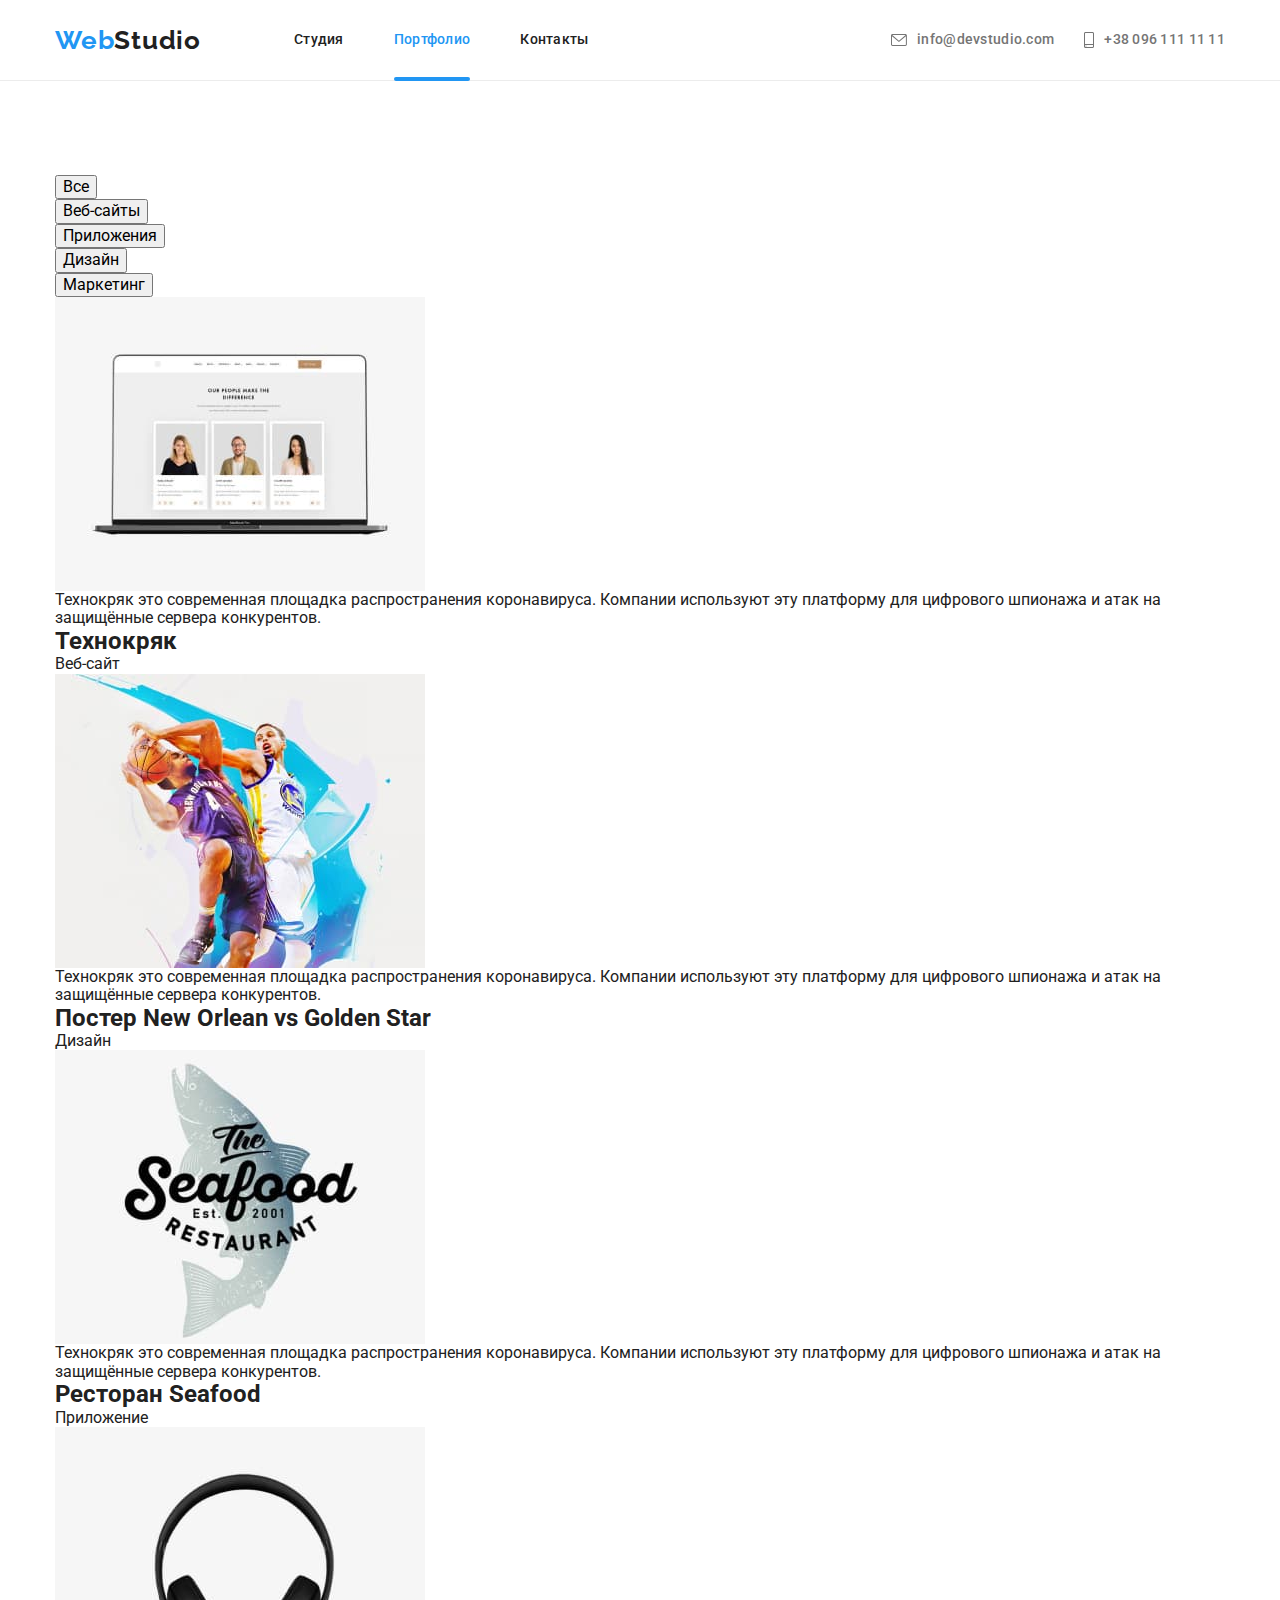
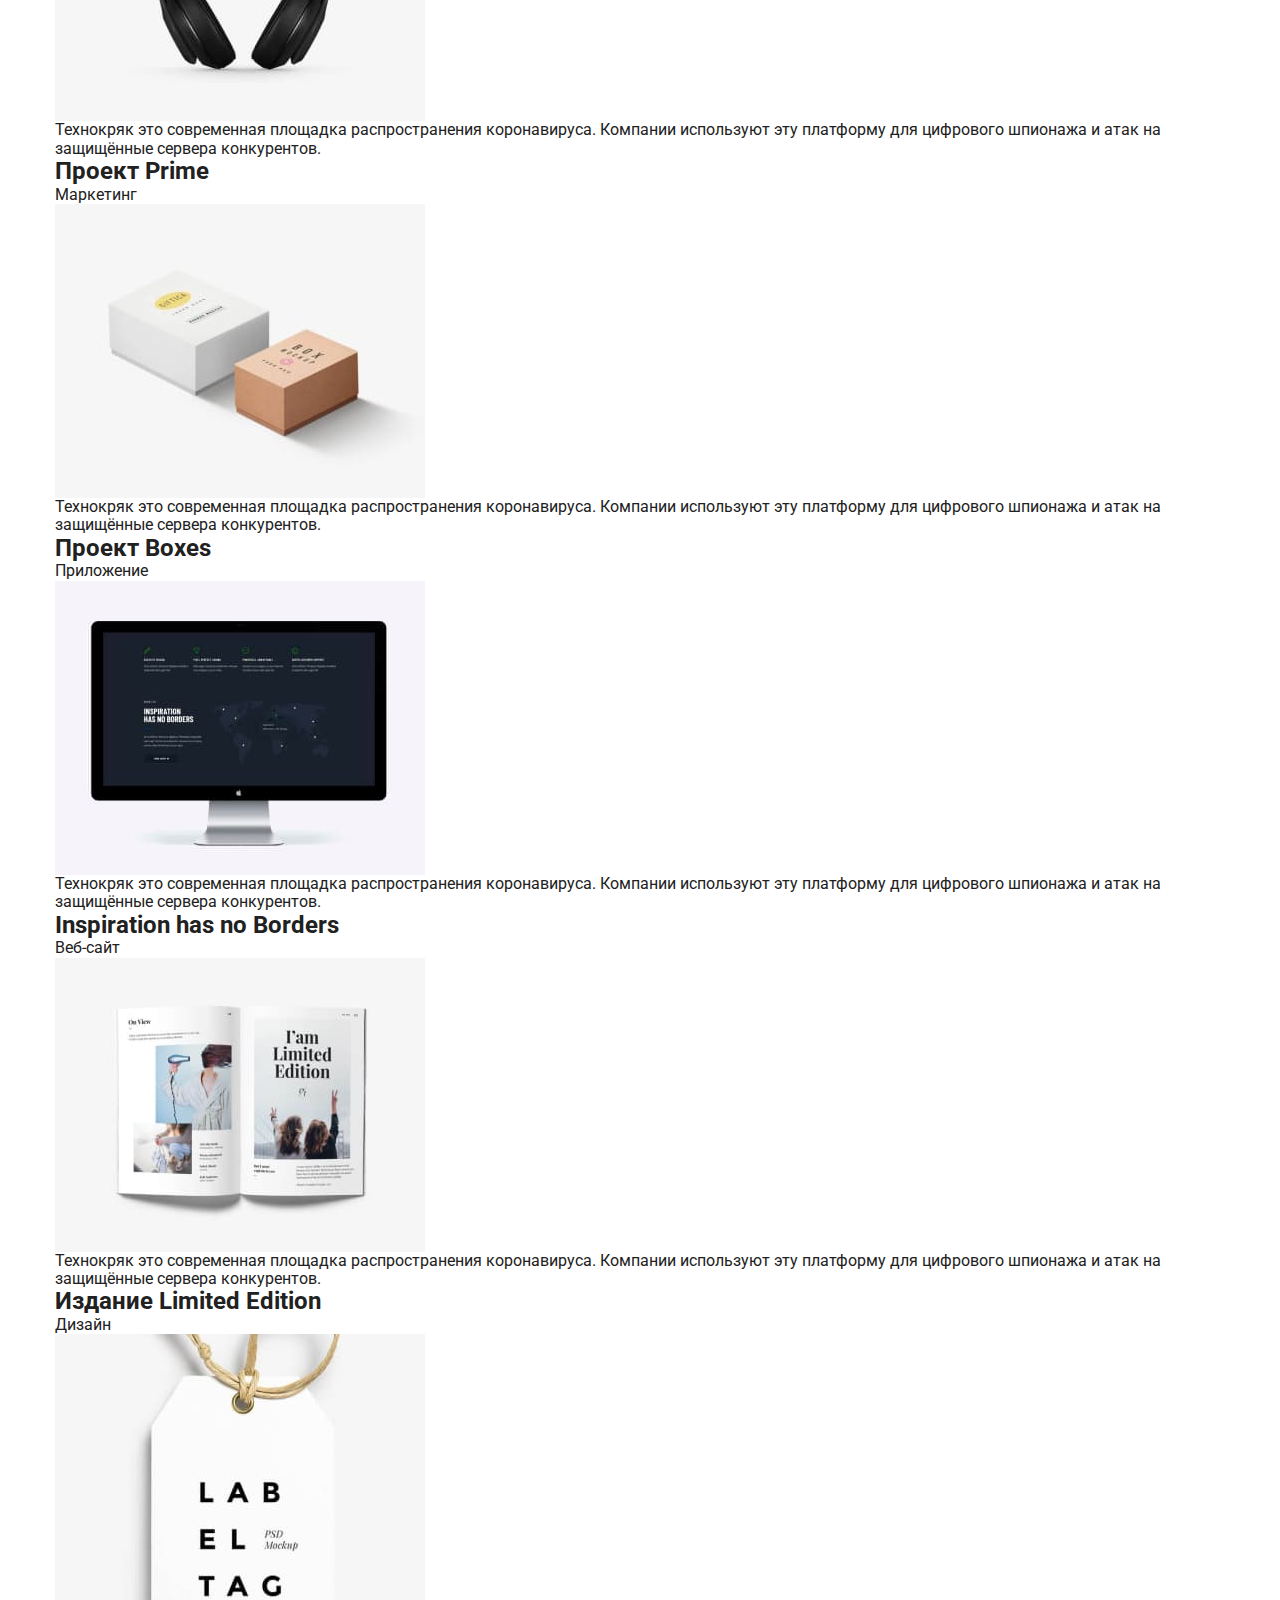
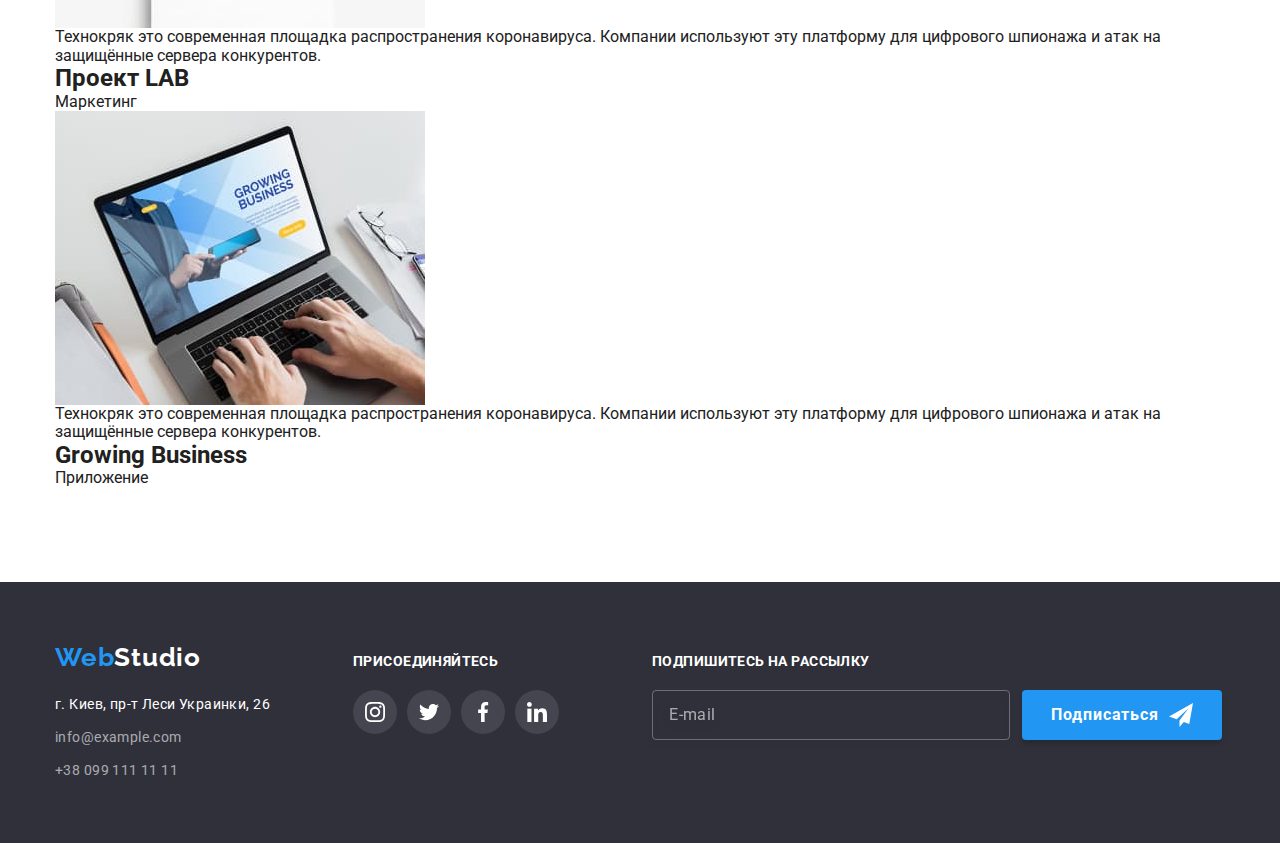
==== portfolio.html @ c31da210 "first commit" ====
<!DOCTYPE html>
<html lang="ru">

<head>
    <meta charset="UTF-8">
    <meta http-equiv="X-UA-Compatible" content="IE=edge">
    <meta name="viewport" content="width=device-width, initial-scale=1.0">
    <title>Портфолио</title>
    <link rel="stylesheet" href="https://cdnjs.cloudflare.com/ajax/libs/modern-normalize/1.0.0/modern-normalize.min.css">
    <link href="https://fonts.googleapis.com/css2?family=Raleway:wght@700&family=Roboto:wght@400;500;700;900&display=swap" rel="stylesheet">
    <link rel="stylesheet" href="./css/main.min.css">
</head>

<body>
    <!--Навигация-->
    <header class="page-header">
        <div class="header__container container ">
            <a href="" lang="en" class="logo">Web<span class="header__logo">Studio</span></a>
            <div class="header__menu">
                <nav class="nav">
                    <ul class="nav__list">
                        <li class="nav__item"><a class="nav__link" href="./index.html">Студия</a></li>
                        <li class="nav__item"><a class="nav__link  nav__link--current" href="">Портфолио</a></li>
                        <li class="nav__item"><a class="nav__link" href="">Контакты</a></li>
                    </ul>
                </nav>
                <ul class="contacts__list">
                    <li class="contacts__item">
                        <a class="contacts__link" href="mailto:info@devstudio.com">
                            <svg class="contacts__icon mail-icon">
                            <use href="./images/icons.svg#mail"></use>
                        </svg>info@devstudio.com
                        </a>
                    </li>
                    <li class="contacts__item">
                        <a class="contacts__link" href="tel:+380961111111">
                            <svg class="contacts__icon phone-icon">
                            <use href="./images/icons.svg#smartphone"></use>
                        </svg> +38 096 111 11 11
                        </a>
                    </li>
                </ul>
            </div>
            <button type="button" class="header__burger-btn" data-menu-button>
                <svg class="header__burger-btn--icon">
                    <use href="./images/icons.svg#burger-icon"></use>
                </svg>
            </button>
            <div class="mobile-menu__container" data-menu>
                <button type="button" class="menu-close-btn" data-menu-close>
                        <svg class="close-btn">
                            <use href="./images/icons.svg#close-modal-btn"></use>
                        </svg>
                    </button>
                <ul class="mobile-menu__nav-list">
                    <li class="nav-list__item link"><a class="nav-list__link" href="index.html">Студия</a></li>
                    <li class="nav-list__item link"><a class="nav-list__link current" href="">Портфолио</a></li>
                    <li class="nav-list__item link"><a class="nav-list__link" href="">Контакты</a></li>
                </ul>
                <div class="mobile-menu__address-links">
                    <ul class="mobile-menu__contacts-list">
                        <li class="contacts-list__item link">
                            <a class="contacts-link" href="tel:+380961111111">+38 096 111 11 11</a>
                        </li>
                        <li class="contacts-list__item link">
                            <a class="contacts-link" href="mailto:info@devstudio.com">info@devstudio.com</a>
                        </li>
                    </ul>
                    <ul class="mobile-menu__social-list">
                        <li class="social-list__item">
                            <a class="social-list__link" href="">Instagram</a>
                        </li>
                        <li class="social-list__item">
                            <a class="social-list__link" href="">Twitter</a>
                        </li>
                        <li class="social-list__item">
                            <a class="social-list__link" href="">Facebook</a>
                        </li>
                        <li class="social-list__item">
                            <a class="social-list__link" href="">LinkedIn</a>
                        </li>
                    </ul>
                </div>
            </div>
        </div>
    </header>
    <main>
        <!-- Портфолио -->
        <div class="container">
            <section class="portfolio section">
                <ul class="portfolio__filter-list">
                    <li class="portfolio__filter-item"><button class="portfolio__filter-button" type="button">Все</button></li>
                    <li class="portfolio__filter-item"><button class="portfolio__filter-button" type="button">Веб-сайты</button></li>
                    <li class="portfolio__filter-item"><button class="portfolio__filter-button" type="button">Приложения</button></li>
                    <li class="portfolio__filter-item"><button class="portfolio__filter-button" type="button">Дизайн</button></li>
                    <li class="portfolio__filter-item"><button class="portfolio__filter-button" type="button">Маркетинг</button></li>
                </ul>
                <h1 class="hidden">Портфолио</h1>
                <ul class="portfolio__cards-list">
                    <li class="portfolio__card-item">
                        <a class="portfolio__card-link" href="">
                            <div class="portfolio__card-thumb">
                                <img src="./images/portfolio/img1.jpg" alt="Технокряк" width="370" height="294">
                                <p class="portfolio__card-overlay">
                                    Технокряк это современная площадка распространения коронавируса. Компании используют эту платформу для цифрового шпионажа и атак на защищённые сервера конкурентов.
                                </p>
                            </div>
                            <div class="portfolio__item-description">
                                <h2 class="portfolio__item-title">Технокряк</h2>
                                <p class="portfolio__item-content">Веб-сайт</p>
                            </div>
                        </a>
                    </li>
                    <li class="portfolio__card-item">
                        <a class="portfolio__card-link" href="">
                            <div class="portfolio__card-thumb">
                                <img src="./images/portfolio/img2.jpg" alt="Постер" width="370" height="294">
                                <p class="portfolio__card-overlay">Технокряк это современная площадка распространения коронавируса. Компании используют эту платформу для цифрового шпионажа и атак на защищённые сервера конкурентов.
                                </p>
                            </div>
                            <div class="portfolio__item-description">
                                <h2 class="portfolio__item-title">Постер <span lang="en">New Orlean vs Golden Star</span></h2>
                                <p class="portfolio__item-content">Дизайн</p>
                            </div>
                        </a>
                    </li>
                    <li class="portfolio__card-item">
                        <a class="portfolio__card-link" href="">
                            <div class="portfolio__card-thumb">
                                <img src="./images/portfolio/img3.jpg" alt="Ресторан Seafood" width="370" height="294">
                                <p class="portfolio__card-overlay">Технокряк это современная площадка распространения коронавируса. Компании используют эту платформу для цифрового шпионажа и атак на защищённые сервера конкурентов.
                                </p>
                            </div>
                            <div class="portfolio__item-description">
                                <h2 class="portfolio__item-title">Ресторан <span lang="en">Seafood</span></h2>
                                <p class="portfolio__item-content">Приложение</p>
                            </div>
                        </a>
                    </li>
                    <li class="portfolio__card-item">
                        <a class="portfolio__card-link" href="">
                            <div class="portfolio__card-thumb">
                                <img src="./images/portfolio/img4.jpg" alt="Проект Prime" width="370" height="294">
                                <p class="portfolio__card-overlay">Технокряк это современная площадка распространения коронавируса. Компании используют эту платформу для цифрового шпионажа и атак на защищённые сервера конкурентов.
                                </p>
                            </div>
                            <div class="portfolio__item-description">
                                <h2 class="portfolio__item-title">Проект <span lang="en">Prime</span></h2>
                                <p class="portfolio__item-content">Маркетинг</p>
                            </div>
                        </a>
                    </li>
                    <li class="portfolio__card-item">
                        <a class="portfolio__card-link" href="">
                            <div class="portfolio__card-thumb">
                                <img class="portfolio-image" src="./images/portfolio/img5.jpg" alt="Проект Boxes" width="370" height="294">
                                <p class="portfolio__card-overlay">Технокряк это современная площадка распространения коронавируса. Компании используют эту платформу для цифрового шпионажа и атак на защищённые сервера конкурентов.
                                </p>
                            </div>
                            <div class="portfolio__item-description">
                                <h2 class="portfolio__item-title">Проект <span lang="en">Boxes</span></h2>
                                <p class="portfolio__item-content">Приложение</p>
                            </div>
                        </a>
                    </li>
                    <li class="portfolio__card-item">
                        <a class="portfolio__card-link" href="">
                            <div class="portfolio__card-thumb">
                                <img src="./images/portfolio/img6.jpg" alt="Inspiration has no Borders" width="370" height="294">
                                <p class="portfolio__card-overlay">Технокряк это современная площадка распространения коронавируса. Компании используют эту платформу для цифрового шпионажа и атак на защищённые сервера конкурентов.
                                </p>
                            </div>
                            <div class="portfolio__item-description">
                                <h2 class="portfolio__item-title" lang="en">Inspiration has no Borders</h2>
                                <p class="portfolio__item-content">Веб-сайт</p>
                            </div>
                        </a>
                    </li>
                    <li class="portfolio__card-item">
                        <a class="portfolio__card-link" href="">
                            <div class="portfolio__card-thumb">
                                <img src="./images/portfolio/img7.jpg" alt="Издание Limited Edition" width="370" height="294">
                                <p class="portfolio__card-overlay">Технокряк это современная площадка распространения коронавируса. Компании используют эту платформу для цифрового шпионажа и атак на защищённые сервера конкурентов.
                                </p>
                            </div>
                            <div class="portfolio__item-description">
                                <h2 class="portfolio__item-title">Издание <span lang="en">Limited Edition</span></h2>
                                <p class="portfolio__item-content">Дизайн</p>
                            </div>
                        </a>
                    </li>
                    <li class="portfolio__card-item">
                        <a class="portfolio__card-link" href="">
                            <div class="portfolio__card-thumb">
                                <img src="./images/portfolio/img8.jpg" alt="Проект LAB" width="370" height="294">
                                <p class="portfolio__card-overlay">Технокряк это современная площадка распространения коронавируса. Компании используют эту платформу для цифрового шпионажа и атак на защищённые сервера конкурентов.
                                </p>
                            </div>
                            <div class="portfolio__item-description">
                                <h2 class="portfolio__item-title">Проект <span lang="en">LAB</span></h2>
                                <p class="portfolio__item-content">Маркетинг</p>
                            </div>
                        </a>
                    </li>
                    <li class="portfolio__card-item">
                        <a class="portfolio__card-link" href="">
                            <div class="portfolio__card-thumb">
                                <img src="./images/portfolio/img9.jpg" alt="Growing Business" width="370" height="294">
                                <p class="portfolio__card-overlay">Технокряк это современная площадка распространения коронавируса. Компании используют эту платформу для цифрового шпионажа и атак на защищённые сервера конкурентов.
                                </p>
                            </div>
                            <div class="portfolio__item-description">
                                <h2 class="portfolio__item-title" lang="en">Growing Business</h2>
                                <p class="portfolio__item-content">Приложение</p>
                            </div>
                        </a>
                    </li>
                </ul>
            </section>
        </div>
    </main>
    <footer class="footer">
        <div class="footer__sections container">
            <div class="footer__tablet-container">
                <div class="address__container">
                    <a href="" lang="en" class="logo">Web<span class="footer__logo">Studio</span></a>
                    <address class="address__box">
                    <ul class="address__list">
                        <li class="address__item"><a class="address__link--map" href="https://goo.gl/maps/Ut2xwaLdVSmV2iXo9 " target="_blank" rel="noreferrer noopener">г. Киев, пр-т Леси Украинки, 26</a></li>
                        <li class="address__item"><a class="address__link" href="mailto:info@example.com ">info@example.com</a></li>
                        <li class="address__item"><a class="address__link" href="tel:+380991111111 ">+38 099 111 11 11</a></li>
                    </ul>
                 </address>
                </div>
                <div class="join__container">
                    <p class="join__description">присоединяйтесь</p>
                    <ul class="join__list">
                        <li class="join__item">
                            <a class="join__link" href="">
                                <svg class="join__icon">
                            <use href="./images/icons.svg#instagram"></use>
                        </svg>
                            </a>
                        </li>
                        <li class="join__item">
                            <a class="join__link" href="">
                                <svg class="join__icon">
                            <use href="./images/icons.svg#twitter "></use>
                        </svg>
                            </a>
                        </li>
                        <li class="join__item">
                            <a class="join__link" href="">
                                <svg class="join__icon">
                            <use href="./images/icons.svg#facebook "></use>
                        </svg>
                            </a>
                        </li>
                        <li class="join__item">
                            <a class="join__link" href="">
                                <svg class="join__icon">
                            <use href="./images/icons.svg#linkedin "></use>
                        </svg>
                            </a>
                        </li>
                    </ul>
                </div>
            </div>
            <div class="subscribe__container">
                <p class="subscribe__title">Подпишитесь на рассылку</p>
                <form action="#" class="subscribe__form">
                    <input type="email" name="user-email" class="subscribe__input" placeholder="E-mail" required>
                    <button type="submit" class="subscribe__button">Подписаться
                        <svg class="subscribe__icon">
                            <use href="./images/icons.svg#icon-send"></use>
                        </svg>
                    </button>
                </form>
            </div>
        </div>
    </footer>
    <script src="./js/menu.js "></script>
</body>

</html>
---- css/main.min.css ----
body{font-family:'roboto', sans-serif;color:#212121}ul{list-style:none;margin:0;padding:0}a{color:inherit;text-decoration:none}h1,h2,h3,h4,h5,h6,p{margin:0}img{display:block;max-width:100%;height:auto}.hidden{position:absolute;width:1px;height:1px;margin:-1px;border:0;padding:0;white-space:nowrap;clip-path:inset(100%);clip:rect(0 0 0 0);overflow:hidden}.container{width:100%;padding-left:15px;padding-right:15px;margin:0 auto}.section{padding:60px 0px}@media screen and (min-width: 480px){.container{width:480px;margin:0 auto}.section{padding:60px 0px}}@media screen and (min-width: 768px){.container{width:768px}.section{padding:60px 0px}}@media screen and (min-width: 1200px){.container{width:1200px;margin-left:auto;margin-right:auto;padding-left:15px;padding-right:15px}.section{padding:94px 0px}}.logo{font-family:'Raleway', sans-serif;font-weight:700;font-size:26px;line-height:1.19;letter-spacing:0.03em;color:#2196F3}.logo .header__logo{color:#212121}.logo .footer__logo{color:#fff}@media screen and (max-width: 767px){.logo{font-family:'Raleway', sans-serif;font-weight:700;font-size:24px;line-height:1.16;letter-spacing:0.03em;color:#2196F3;padding:16px 0px;display:flex;justify-content:center}.logo .header__logo{color:#212121}.logo .footer__logo{color:#fff;display:flex;justify-content:center}}@media screen and (max-width: 1199px){.logo{font-family:'Raleway', sans-serif;font-weight:700;font-size:24px;line-height:1.16;letter-spacing:0.03em;color:#2196F3}.logo .header__logo{color:#212121}.logo .footer__logo{color:#fff}}.page-header{border-bottom:1px solid #ECECEC}.header__container{display:flex;align-items:center}.header__menu{display:flex;align-items:center;margin-left:93px;width:100%}.header__menu .nav__link,.header__menu .contacts__link{display:inline-flex;align-items:center;font-weight:500;font-size:14px;line-height:1.14;padding:32px 0px 32px 0px;letter-spacing:0.02em;transition:color 250ms cubic-bezier(0.4, 0, 0.2, 1)}.header__menu .nav__link:hover,.header__menu .nav__link:focus,.header__menu .contacts__link:hover,.header__menu .contacts__link:focus{color:#2196F3}.header__menu .nav__link .contacts__icon,.header__menu .contacts__link .contacts__icon{fill:currentColor;display:block;margin-right:10px}.header__menu .nav .nav__list{display:flex;padding:0}.header__menu .nav .nav__item:not(:last-child){margin-right:50px}.header__menu .contacts__list{display:flex;margin-left:auto;color:#757575}.header__menu .contacts__item:not(:last-child){margin-right:30px}.phone-icon{width:10px;height:16px}.mail-icon{width:16px;height:12px}.nav__link--current{color:#2196F3;position:relative}.nav__link--current::after{position:absolute;bottom:-1px;left:0px;content:"";display:inline-block;width:100%;height:4px;border-radius:2px;background-color:#2196F3}.header__burger-btn{display:none;padding:12px 8px;background-color:transparent;cursor:pointer;border:none}.header__burger-btn--icon{width:24px;height:16px}.mobile-menu__container{display:none}@media screen and (max-width: 1199px){.page-header{border-bottom:1px solid #ECECEC}.header__container{display:flex;align-items:center}.header__menu{display:flex;align-items:center;margin-left:93px;width:100%}.header__menu .nav__link,.header__menu .contacts__link{display:inline-flex;align-items:center;font-weight:500;font-size:14px;line-height:1.14;padding:32px 0px 32px 0px;letter-spacing:0.02em;transition:color 250ms cubic-bezier(0.4, 0, 0.2, 1)}.header__menu .nav__link:hover,.header__menu .nav__link:focus,.header__menu .contacts__link:hover,.header__menu .contacts__link:focus{color:#2196F3}.header__menu .nav__link .contacts__icon,.header__menu .contacts__link .contacts__icon{fill:currentColor;display:block;margin-right:10px}.header__menu .nav .nav__list{display:flex;padding:0}.header__menu .nav .nav__item:not(:last-child){margin-right:50px}.header__menu .contacts__list{display:flex;flex-direction:column;margin-left:auto;color:#757575}.header__menu .contacts__list .contacts__item{margin-right:0px}.header__menu .contacts__list .contacts__item:not(:last-child){margin-bottom:10px}.header__menu .contacts__list .contacts__link{padding:0px}.phone-icon{width:10px;height:16px}.mail-icon{width:16px;height:12px}.nav__link--current{color:#2196F3;position:relative}.nav__link--current::after{position:absolute;bottom:-1px;left:0px;content:"";display:inline-block;width:100%;height:4px;border-radius:2px;background-color:#2196F3}.header__burger-btn{display:none;padding:12px 8px;background-color:transparent;cursor:pointer;border:none}.header__burger-btn--icon{width:24px;height:16px}.mobile-menu__container{display:none}}@media screen and (max-width: 767px){.nav{display:none}.header__menu .contacts__list{display:none}.header__burger-btn{display:block}}@media screen and (max-width: 767px){.mobile-menu__container.is-open{opacity:1;visibility:visible;pointer-events:auto}.menu-close-btn{position:absolute;top:10px;right:15px;padding:11px 10.33px;background-color:transparent;border:none}.menu-close-btn:hover .close-btn{fill:#2196F3}.close-btn{width:18px;height:18px;fill:#000000}.mobile-menu__container{position:fixed;z-index:999;top:0;left:0;width:100%;height:100%;background-color:#fff;overflow:auto;opacity:0;visibility:hidden;pointer-events:none}.header__burger-btn{padding:12px 8px;border:none;background-color:transparent}.header__burger-btn:hover .header__burger-btn--icon{fill:#2196F3}.header__burger-btn--icon{display:block;width:24px;height:16px;fill:black}.header__container{display:flex;align-items:center;justify-content:space-between}.mobile-menu__container{display:flex;flex-direction:column;justify-content:space-between;padding:48px 40px}.nav-list__link{font-style:400;font-weight:500;font-size:40px;line-height:calc(47/40);letter-spacing:0.02em;color:#212121}.nav-list__link:hover{color:#2196F3}.nav-list__item .current{color:#2196F3}.nav-list__item:not(:last-child){margin-bottom:32px}.contacts-list__item:not(:last-child){margin-bottom:32px}.mobile-menu__contacts-list{margin-bottom:64px}.contacts-link{font-style:400;font-weight:500;font-size:24px;line-height:calc(28/24);letter-spacing:0.02em;color:#757575}.contacts-link:hover{font-style:400;font-weight:500;font-size:34px;line-height:calc(40/34);letter-spacing:0.02em;color:#2196F3}.mobile-menu__social-list{display:flex;flex-wrap:wrap}.social-list__item:not(:last-child){margin-right:20px}.social-list__item:not(:last-child) .social-list__link::after{content:" ";position:relative;left:10px;width:22px;height:0px;border:1px solid rgba(33,33,33,0.2);transform:rotate(90deg)}.social-list__link{color:#2196F3;font-style:400;font-weight:500;font-size:18px;line-height:calc(22/18);letter-spacing:0.02em}}.hero{background-color:#2F303A;background-image:linear-gradient(rgba(47,48,58,0.4), rgba(47,48,58,0.4)),url(../images/hero-image.jpg)}.hero__container{margin:0 auto;max-width:1600px;text-align:center;padding:200px 0px}.hero__container .hero__title{color:#fff;font-weight:900;font-size:44px;line-height:1.36;text-align:center;letter-spacing:0.06em;text-transform:uppercase;text-align:center;max-width:696px;margin:0 auto;margin-bottom:30px}.hero__container .hero__button{display:inline-block;color:#fff;background-color:#2196F3;font-weight:700;font-size:16px;line-height:1.87;padding:10px 30px;min-width:200px;max-height:50px;border-radius:4px;cursor:pointer;border:0px;transition:background-color 250ms cubic-bezier(0.4, 0, 0.2, 1),box-shadow 250ms cubic-bezier(0.4, 0, 0.2, 1)}.hero__container .hero__button:hover{background-color:#188CE8;box-shadow:0px 4px 4px rgba(0,0,0,0.15)}@media screen and (max-width: 767px){.hero__container{max-width:450px;max-height:400px;padding:118px 0px}.hero__container .hero{background-size:cover}.hero__container .hero__title{font-size:26px;line-height:calc(42/26);letter-spacing:0.06em;max-width:360px}}@media screen and (max-width: 1199px){.hero__container{padding:118px 0px;max-width:100%;max-height:400px}.hero__container .hero__title{font-size:26px;line-height:calc(42/26);letter-spacing:0.06em;max-width:360px}}.features__list{display:flex;margin:0;padding-left:0}.features__list .features__item{width:270px}.features__list .features__title{font-style:normal;font-weight:700;font-size:14px;line-height:1.14;letter-spacing:0.03em;text-transform:uppercase;margin-bottom:10px}.features__list .features__description{color:#757575;font-weight:400;font-size:14px;line-height:1.71;letter-spacing:0.03em}.features__item:not(:last-child){margin-right:30px}.features__thumb{width:270px;height:120px;background-color:#F5F4FA;border-radius:4px;display:inline-flex;justify-content:center;align-items:center;margin-bottom:30px}.features__thumb .features__icon{width:70px;height:70px}@media screen and (max-width: 1199px){.features__list{display:flex;flex-wrap:wrap;justify-content:center;margin:-30px 0 0 -30px}.features__list .features__item{margin:30px 0 0 30px;width:354px}.features__thumb{width:100%}}@media screen and (max-width: 767px){.features__list{display:flex;flex-direction:column;align-items:center;margin:0}.features__list .features__item{margin:0;width:100%}.features__thumb{width:100%}}.what-doing{padding-top:0px}.what-doing .what-doing__title{margin-bottom:50px;font-weight:700;font-size:36px;line-height:1.16;text-align:center;letter-spacing:0.03em}.what-doing__list{display:flex;padding:0}.what-doing__list .what-doing__item{position:relative}.what-doing__list .what-doing__item:not(:last-child){margin-right:30px}.what-doing__list .what-doing__item .what-doing__description{position:absolute;width:100%;text-align:center;bottom:0px;left:0px;background-color:rgba(47,48,58,0.8);box-shadow:0px 4px 4px rgba(0,0,0,0.25);color:#ffffff;padding:27px 0px;font-weight:700;font-size:14px;line-height:1.14;letter-spacing:0.03em;text-transform:uppercase}@media screen and (max-width: 1199px){.what-doing{display:none}}.our-team{background-color:#F5F4FA}.our-team .our-team__title{font-weight:700;font-size:36px;line-height:1.16;text-align:center;letter-spacing:0.03em;margin-bottom:50px}.our-team__list{display:flex;padding-left:0px;margin:0}.our-team__list .our-team__card{padding:30px 0px}.our-team__list .our-team__card .our-team-card__title{font-weight:500;font-size:16px;line-height:1.18;letter-spacing:0.03em;margin-bottom:10px}.our-team__list .our-team__card .our-team-card__description{color:#757575;font-weight:400;font-size:16px;line-height:1.18;letter-spacing:0.03em;margin-bottom:16px}.our-team__item{box-shadow:0px 1px 3px rgba(0,0,0,0.12),0px 1px 1px rgba(0,0,0,0.14),0px 2px 1px rgba(0,0,0,0.2);border-radius:0px 0px 4px 4px;text-align:center;background-color:#fff}.our-team__item:not(:last-child){margin-right:30px}.our-team-card__list{display:flex;justify-content:center}.our-team-card__list .our-team-card__item{cursor:pointer}.our-team-card__list .our-team-card__item:not(:last-child){margin-right:10px}.our-team-card__list .our-team-card__link{display:flex;justify-content:center;align-items:center;background-color:#fff;width:44px;height:44px;border-radius:50%;color:#AFB1B8;transition:background-color 250ms cubic-bezier(0.4, 0, 0.2, 1),color 250ms cubic-bezier(0.4, 0, 0.2, 1)}.our-team-card__list .our-team-card__link:hover,.our-team-card__list .our-team-card__link:focus{background-color:#2196F3;color:#fff}.our-team-card__list .our-team-card__link .our-team-card__icon{display:block;width:20px;height:20px;fill:currentColor}@media screen and (max-width: 1199px){.our-team__list{display:flex;flex-wrap:wrap;justify-content:center;margin:-30px 0px 0px -30px}.our-team__list .our-team__item{margin:30px 0px 0px 30px;max-width:354px;max-height:536px}.our-team__list .our-team__item img{width:100%}}@media screen and (max-width: 767px){.our-team__title{text-align:center;font-size:28px;line-height:calc(28/23)}.our-team__list{display:flex;flex-direction:column;justify-content:center;margin:0}.our-team__list .our-team__item{margin-right:auto;margin-left:auto}.our-team__list .our-team__item:not(:last-child){margin-bottom:30px}.our-team__card{width:100%}.our-team__item img{width:100%}}.clients__title{font-weight:700;font-size:36px;line-height:1.16;text-align:center;letter-spacing:0.03em;color:#212121;margin-bottom:50px}.clients__list{display:flex;justify-content:center}.clients__item:not(:last-child){margin-right:30px}.clients__item .clients__link{display:flex;justify-content:center;align-items:center;width:170px;height:92px;border:1px solid #AFB1B8;border-radius:4px;transition:border-color 250ms cubic-bezier(0.4, 0, 0.2, 1)}.clients__item .clients__link:hover,.clients__item .clients__link:focus{border-color:#2196F3}.clients__item .clients__link .clients__icon{fill:#afb1b8;transition:fill 250ms cubic-bezier(0.4, 0, 0.2, 1)}.clients__item .clients__link:hover .clients__icon,.clients__item .clients__link:focus .clients__icon{fill:#2196F3}@media screen and (max-width: 1199px){.clients__list{display:flex;flex-wrap:wrap;justify-content:center;margin:-30px 0px 0px -30px}.clients__list .clients__item{flex-basis:calc((100% - 90px)/3);margin:30px 0px 0px 30px;width:226px;height:92px}.clients__list .clients__link{width:100%;height:100%}}@media screen and (max-width: 767px){.clients__list{display:flex;flex-wrap:wrap;justify-content:center;margin:-30px 0px 0px -30px}.clients__list .clients__item{flex-basis:calc((100% - 60px)/2);margin:30px 0px 0px 30px;width:210px;height:92px}.clients__list .clients__link{width:100%;height:100%}.clients__title{font-weight:700;font-size:28px;line-height:calc(33/28)}}.footer{background-color:#2F303A}.address__container{padding:0 0}.footer__sections{display:flex;align-items:baseline;padding:60px 15px}.footer__tablet-container{display:flex;align-items:baseline}@media screen and (max-width: 1199px){.footer{width:100%}.footer .footer__sections{flex-direction:column}.footer .footer__tablet-container{align-self:center;justify-content:space-around}.footer .address__container{margin-right:165px;text-align:center}}@media screen and (max-width: 767px){.footer .footer__sections{display:flex;flex-direction:column;align-items:center}.footer .footer__tablet-container{display:flex;flex-direction:column}.footer .address__container{margin:0}}.address__box{margin-top:20px;font-style:normal}.address__box .address__item:not(:last-child){margin-bottom:9px}.address__box .address__link--map{color:#fff;font-weight:400;font-size:14px;line-height:1.71;letter-spacing:0.03em}.address__box .address__link{color:rgba(255,255,255,0.6);font-weight:400;font-size:14px;line-height:1.71;letter-spacing:0.03em;transition:color 250ms cubic-bezier(0.4, 0, 0.2, 1)}.address__box .address__link:hover,.address__box .address__link:focus{color:#2196F3}@media screen and (max-width: 767px){.address__box{text-align:center;margin-bottom:60px}}.join__container{margin-left:83px}.join__container .join__description{font-weight:700;font-size:14px;line-height:1.14;letter-spacing:0.03em;text-transform:uppercase;color:#FFFFFF}.join__list{display:flex;margin-top:20px}.join__list .join__item:not(:last-child){margin-right:10px}.join__list .join__link{display:flex;justify-content:center;align-items:center;width:44px;height:44px;background-color:rgba(255,255,255,0.1);border-radius:50%;transition:background-color 250ms cubic-bezier(0.4, 0, 0.2, 1)}.join__list .join__link:hover,.join__list .join__link:focus{background-color:#2196F3}.join__list .join__link .join__icon{display:block;width:20px;height:20px;fill:#fff}@media screen and (max-width: 1199px){.join__container{text-align:center}}@media screen and (max-width: 767px){.join__container{margin:0;text-align:center;margin-bottom:60px}}.subscribe__container{margin-left:93px}.subscribe__container .subscribe__title{font-weight:700;font-size:14px;line-height:1.14;letter-spacing:0.03em;text-transform:uppercase;color:#fff;margin-bottom:20px}.subscribe__container .subscribe__form{display:flex}.subscribe__container .subscribe__input{border:1px solid rgba(255,255,255,0.3);box-sizing:border-box;filter:drop-shadow(0px 4px 4px rgba(0,0,0,0.15));border-radius:4px;width:358px;height:50px;padding-left:16px;background-color:transparent;color:#fff;outline:none;transition:border-color 250ms cubic-bezier(0.4, 0, 0.2, 1)}.subscribe__container .subscribe__input::placeholder{font-weight:400;font-size:16px;line-height:1.25;align-items:center;letter-spacing:0.03em;color:rgba(255,255,255,0.6)}.subscribe__container .subscribe__input:focus{border-color:#2196F3}.subscribe__container .subscribe__button{font-weight:700;font-size:16px;line-height:1.87;display:flex;align-items:center;justify-content:center;letter-spacing:0.06em;color:#fff;margin-left:12px;background-color:#2196F3;box-shadow:0px 4px 4px rgba(0,0,0,0.15);border-radius:4px;min-width:200px;max-height:50px;border:none;cursor:pointer;transition:background-color 250ms cubic-bezier(0.4, 0, 0.2, 1),box-shadow 250ms cubic-bezier(0.4, 0, 0.2, 1)}.subscribe__container .subscribe__button:hover,.subscribe__container .subscribe__button:focus{background-color:#188CE8;box-shadow:0px 4px 4px rgba(0,0,0,0.15)}.subscribe__container .subscribe__button .subscribe__icon{fill:#fff;width:24px;height:24px;margin-left:10px}@media screen and (max-width: 1199px){.subscribe__container{display:flex;flex-direction:column;align-self:center;margin-top:60px;margin-left:0;text-align:center}.subscribe__form{display:flex;flex-direction:column}.subscribe__form .subscribe__input{margin-bottom:20px}}@media screen and (max-width: 767px){.subscribe__container{margin:0;text-align:center}.subscribe__container .subscribe__input{margin-bottom:20px;max-width:450px}}.subscribe__form{display:flex}.subscribe__button{align-self:center;width:200px;height:50px}.backdrop__container{position:absolute;top:50%;left:50%;width:528px;height:581px;transform:translate(-50%, -50%) scale(1);background-color:#fff;box-shadow:0px 1px 3px rgba(0,0,0,0.12),0px 1px 1px rgba(0,0,0,0.14),0px 2px 1px rgba(0,0,0,0.2);border-radius:4px;transition:transform 250ms cubic-bezier(0.4, 0, 0.2, 1);padding:40px}.backdrop__container .backdrop__modal-button{position:absolute;top:8px;right:8px;width:30px;height:30px;border-radius:50%;border:1px solid rgba(0,0,0,0.1);background-color:#fff;cursor:pointer}.backdrop__container .backdrop__modal-button .backdrop__modal-button--icon{fill:#000000;width:11px;height:11px;transition:fill 250ms cubic-bezier(0.4, 0, 0.2, 1)}.backdrop__container .backdrop__modal-button:hover .backdrop__modal-button_icon,.backdrop__container .backdrop__modal-button:focus .backdrop__modal-button_icon{fill:#2196F3}.backdrop__modal-form{display:flex;flex-direction:column}.backdrop__modal-form .backdrop__title{font-weight:700;font-size:20px;line-height:1.15;text-align:center;letter-spacing:0.03em;color:#212121;margin-bottom:12px}.backdrop__modal-form .backdrop__submit-btn{display:block;align-self:center;font-weight:700;font-size:16px;line-height:1.87;letter-spacing:0.06em;color:#fff;background-color:#2196F3;box-shadow:0px 4px 4px rgba(0,0,0,0.15);border-radius:4px;border:none;width:200px;min-height:50px;transition:background-color 250ms cubic-bezier(0.4, 0, 0.2, 1);cursor:pointer}.backdrop__modal-form .backdrop__submit-btn:hover,.backdrop__modal-form .backdrop__submit-btn:focus{background-color:#188CE8}.backdrop__modal-form .backdrop__message-label{margin-bottom:4px}.backdrop__modal-form .backdrop__message{width:100%;height:120px;border:1px solid rgba(33,33,33,0.2);box-sizing:border-box;border-radius:4px;padding:12px 16px;margin-bottom:20px;transition:border-color 250ms cubic-bezier(0.4, 0, 0.2, 1);resize:none}.backdrop__modal-form .backdrop__message::placeholder{font-weight:400;font-size:14px;line-height:1.14;letter-spacing:0.01em;color:rgba(117,117,117,0.5)}.backdrop__modal-form .backdrop__message:focus{border-color:#2196F3;outline:none}.backdrop__modal-form .backdrop__label{font-weight:400;font-size:12px;line-height:1.16;letter-spacing:0.01em;color:#757575}.backdrop__input-container{position:relative;margin-top:4px;margin-bottom:10px}.backdrop__input-container .backdrop__input{width:100%;height:40px;border:1px solid rgba(33,33,33,0.2);border-radius:4px;padding-left:42px;transition:border-color 250ms cubic-bezier(0.4, 0, 0.2, 1)}.backdrop__input-container .backdrop__input:focus{border-color:#2196F3;outline:none}.backdrop__input--icon{position:absolute;top:50%;left:12px;transform:translateY(-50%);fill:#212121;width:18px;height:18px;transition:fill 250ms cubic-bezier(0.4, 0, 0.2, 1)}.backdrop__input:focus+.backdrop__input--icon{fill:#2196F3}.backdrop{position:fixed;top:0;left:0;width:100%;height:100%;background:rgba(0,0,0,0.2);z-index:100;opacity:1;transition:opacity 250ms cubic-bezier(0.4, 0, 0.2, 1),visibility 250ms cubic-bezier(0.4, 0, 0.2, 1)}.open-close-backdrop{opacity:0;visibility:hidden;pointer-events:none}.backdrop__checkbox{position:relative;margin-bottom:30px;align-self:center}.backdrop__checkbox .backdrop__checkbox-input{position:absolute;top:20px;left:10px}.backdrop__checkbox .backdrop__checkbox-input:focus+.backdrop__checkbox-label::before{border-color:#2196F3}.backdrop__checkbox .backdrop__checkbox-input:checked+.backdrop__checkbox-label::before{background-color:#2196F3;background-image:url(../images/checkbox-svg/icon-checkbox-checked.svg);background-position:center;background-size:110%;border-color:#2196F3}.backdrop__checkbox .backdrop__checkbox-label{font-weight:normal;font-size:14px;line-height:1.71;letter-spacing:0.03em;color:#757575}.backdrop__checkbox .backdrop__checkbox-label::before{content:"";border:2px solid #212121;border-radius:3px;display:inline-block;width:16px;height:15px;margin-right:7px;cursor:pointer;vertical-align:middle;transition:border-color 250ms cubic-bezier(0.4, 0, 0.2, 1),background-color 250ms cubic-bezier(0.4, 0, 0.2, 1)}.backdrop__checkbox .backdrop__checkbox-label .backdrop__policy-link{text-decoration:underline;color:#2196F3}
/*# sourceMappingURL=main.min.css.map */
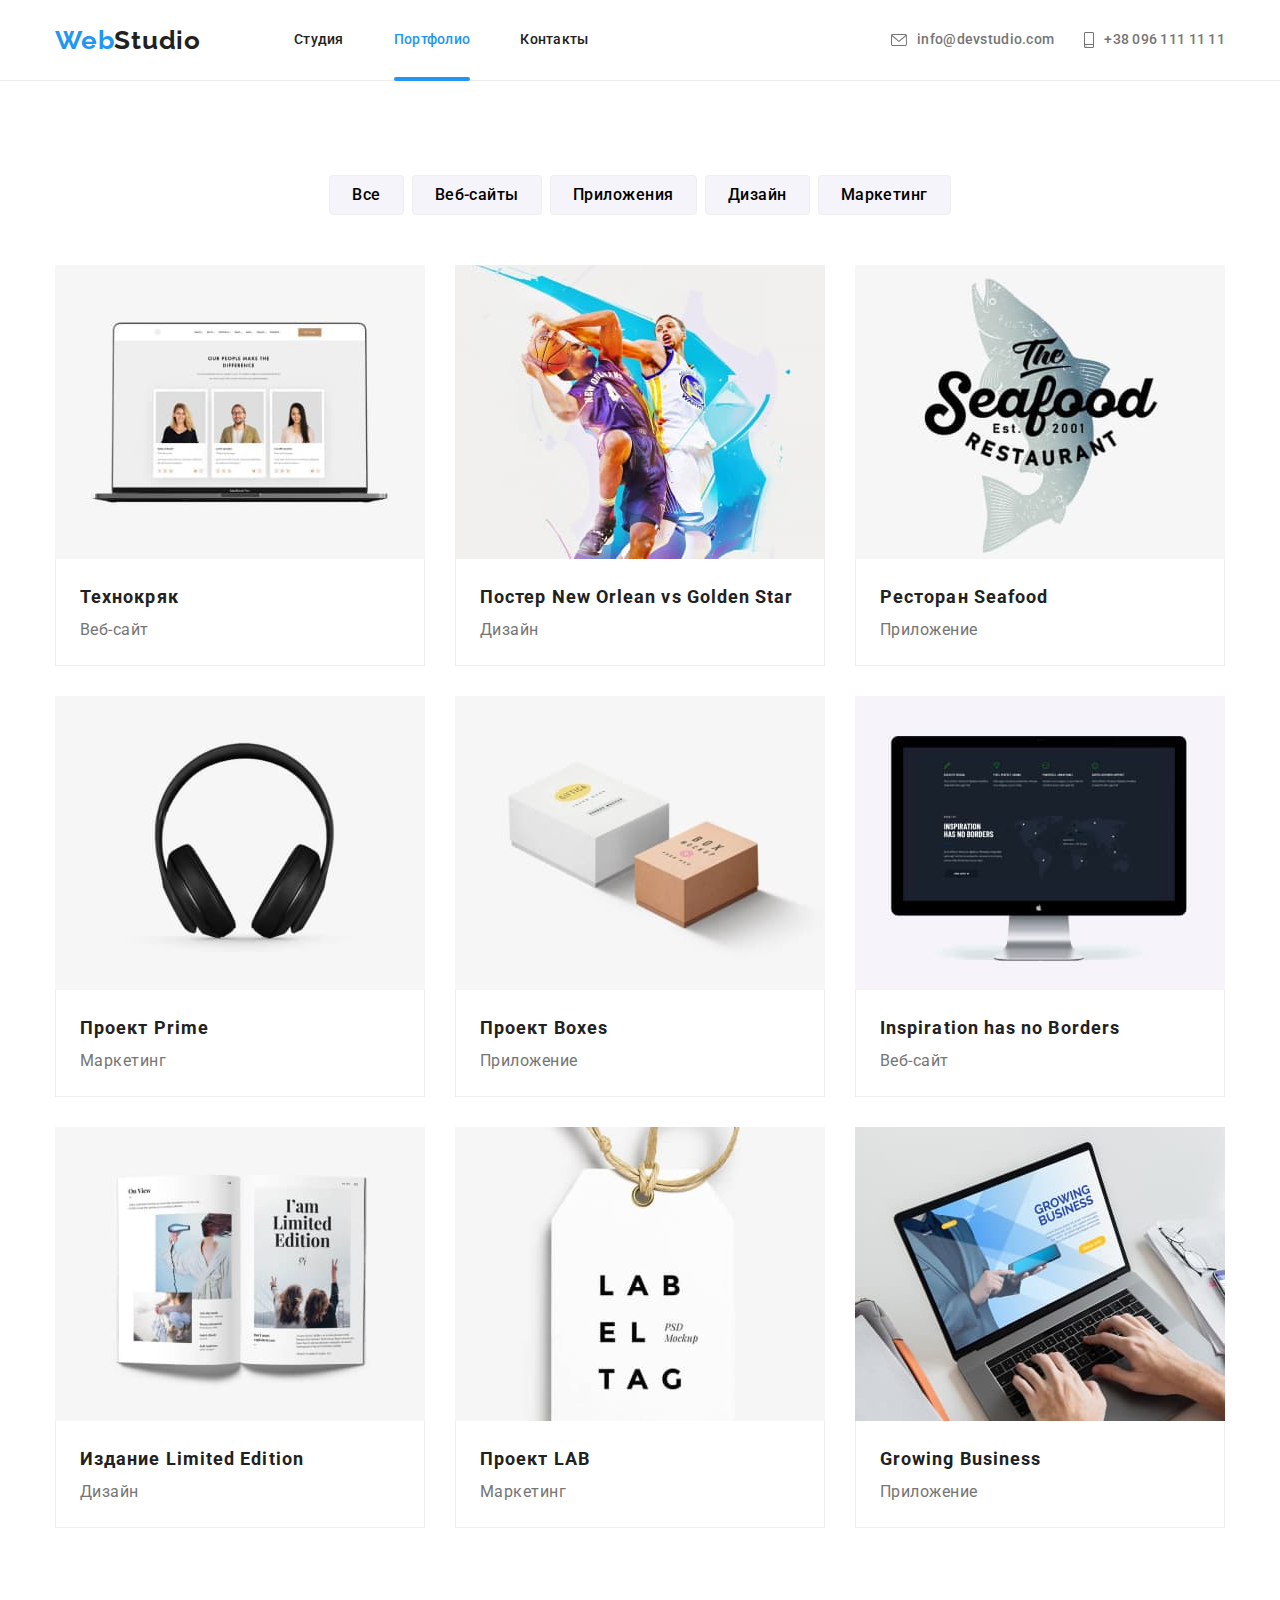
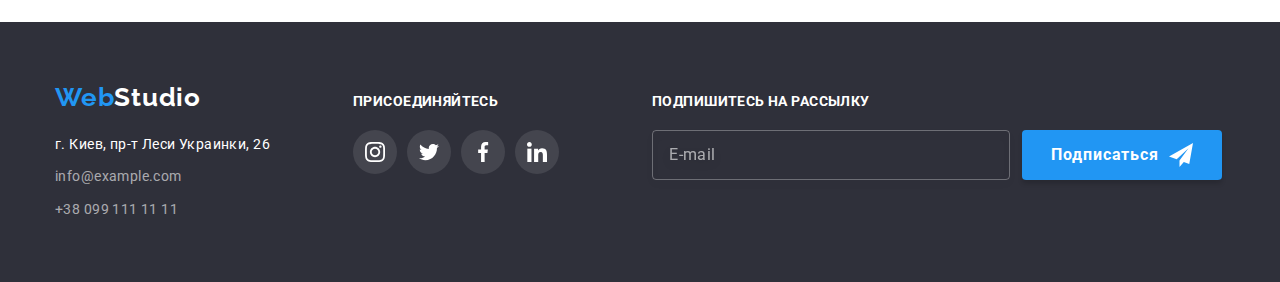
==== commit bcf16d43: "Адаптив портфолио" ====
--- a/portfolio.html
+++ b/portfolio.html
@@ -86,8 +86,9 @@
     </header>
     <main>
         <!-- Портфолио -->
-        <div class="container">
-            <section class="portfolio section">
+
+        <section class="portfolio section">
+            <div class="portfolio__container container">
                 <ul class="portfolio__filter-list">
                     <li class="portfolio__filter-item"><button class="portfolio__filter-button" type="button">Все</button></li>
                     <li class="portfolio__filter-item"><button class="portfolio__filter-button" type="button">Веб-сайты</button></li>
@@ -216,8 +217,9 @@
                         </a>
                     </li>
                 </ul>
-            </section>
-        </div>
+            </div>
+        </section>
+
     </main>
     <footer class="footer">
         <div class="footer__sections container">
--- a/css/main.min.css
+++ b/css/main.min.css
@@ -1,2 +1,2 @@
-body{font-family:'roboto', sans-serif;color:#212121}ul{list-style:none;margin:0;padding:0}a{color:inherit;text-decoration:none}h1,h2,h3,h4,h5,h6,p{margin:0}img{display:block;max-width:100%;height:auto}.hidden{position:absolute;width:1px;height:1px;margin:-1px;border:0;padding:0;white-space:nowrap;clip-path:inset(100%);clip:rect(0 0 0 0);overflow:hidden}.container{width:100%;padding-left:15px;padding-right:15px;margin:0 auto}.section{padding:60px 0px}@media screen and (min-width: 480px){.container{width:480px;margin:0 auto}.section{padding:60px 0px}}@media screen and (min-width: 768px){.container{width:768px}.section{padding:60px 0px}}@media screen and (min-width: 1200px){.container{width:1200px;margin-left:auto;margin-right:auto;padding-left:15px;padding-right:15px}.section{padding:94px 0px}}.logo{font-family:'Raleway', sans-serif;font-weight:700;font-size:26px;line-height:1.19;letter-spacing:0.03em;color:#2196F3}.logo .header__logo{color:#212121}.logo .footer__logo{color:#fff}@media screen and (max-width: 767px){.logo{font-family:'Raleway', sans-serif;font-weight:700;font-size:24px;line-height:1.16;letter-spacing:0.03em;color:#2196F3;padding:16px 0px;display:flex;justify-content:center}.logo .header__logo{color:#212121}.logo .footer__logo{color:#fff;display:flex;justify-content:center}}@media screen and (max-width: 1199px){.logo{font-family:'Raleway', sans-serif;font-weight:700;font-size:24px;line-height:1.16;letter-spacing:0.03em;color:#2196F3}.logo .header__logo{color:#212121}.logo .footer__logo{color:#fff}}.page-header{border-bottom:1px solid #ECECEC}.header__container{display:flex;align-items:center}.header__menu{display:flex;align-items:center;margin-left:93px;width:100%}.header__menu .nav__link,.header__menu .contacts__link{display:inline-flex;align-items:center;font-weight:500;font-size:14px;line-height:1.14;padding:32px 0px 32px 0px;letter-spacing:0.02em;transition:color 250ms cubic-bezier(0.4, 0, 0.2, 1)}.header__menu .nav__link:hover,.header__menu .nav__link:focus,.header__menu .contacts__link:hover,.header__menu .contacts__link:focus{color:#2196F3}.header__menu .nav__link .contacts__icon,.header__menu .contacts__link .contacts__icon{fill:currentColor;display:block;margin-right:10px}.header__menu .nav .nav__list{display:flex;padding:0}.header__menu .nav .nav__item:not(:last-child){margin-right:50px}.header__menu .contacts__list{display:flex;margin-left:auto;color:#757575}.header__menu .contacts__item:not(:last-child){margin-right:30px}.phone-icon{width:10px;height:16px}.mail-icon{width:16px;height:12px}.nav__link--current{color:#2196F3;position:relative}.nav__link--current::after{position:absolute;bottom:-1px;left:0px;content:"";display:inline-block;width:100%;height:4px;border-radius:2px;background-color:#2196F3}.header__burger-btn{display:none;padding:12px 8px;background-color:transparent;cursor:pointer;border:none}.header__burger-btn--icon{width:24px;height:16px}.mobile-menu__container{display:none}@media screen and (max-width: 1199px){.page-header{border-bottom:1px solid #ECECEC}.header__container{display:flex;align-items:center}.header__menu{display:flex;align-items:center;margin-left:93px;width:100%}.header__menu .nav__link,.header__menu .contacts__link{display:inline-flex;align-items:center;font-weight:500;font-size:14px;line-height:1.14;padding:32px 0px 32px 0px;letter-spacing:0.02em;transition:color 250ms cubic-bezier(0.4, 0, 0.2, 1)}.header__menu .nav__link:hover,.header__menu .nav__link:focus,.header__menu .contacts__link:hover,.header__menu .contacts__link:focus{color:#2196F3}.header__menu .nav__link .contacts__icon,.header__menu .contacts__link .contacts__icon{fill:currentColor;display:block;margin-right:10px}.header__menu .nav .nav__list{display:flex;padding:0}.header__menu .nav .nav__item:not(:last-child){margin-right:50px}.header__menu .contacts__list{display:flex;flex-direction:column;margin-left:auto;color:#757575}.header__menu .contacts__list .contacts__item{margin-right:0px}.header__menu .contacts__list .contacts__item:not(:last-child){margin-bottom:10px}.header__menu .contacts__list .contacts__link{padding:0px}.phone-icon{width:10px;height:16px}.mail-icon{width:16px;height:12px}.nav__link--current{color:#2196F3;position:relative}.nav__link--current::after{position:absolute;bottom:-1px;left:0px;content:"";display:inline-block;width:100%;height:4px;border-radius:2px;background-color:#2196F3}.header__burger-btn{display:none;padding:12px 8px;background-color:transparent;cursor:pointer;border:none}.header__burger-btn--icon{width:24px;height:16px}.mobile-menu__container{display:none}}@media screen and (max-width: 767px){.nav{display:none}.header__menu .contacts__list{display:none}.header__burger-btn{display:block}}@media screen and (max-width: 767px){.mobile-menu__container.is-open{opacity:1;visibility:visible;pointer-events:auto}.menu-close-btn{position:absolute;top:10px;right:15px;padding:11px 10.33px;background-color:transparent;border:none}.menu-close-btn:hover .close-btn{fill:#2196F3}.close-btn{width:18px;height:18px;fill:#000000}.mobile-menu__container{position:fixed;z-index:999;top:0;left:0;width:100%;height:100%;background-color:#fff;overflow:auto;opacity:0;visibility:hidden;pointer-events:none}.header__burger-btn{padding:12px 8px;border:none;background-color:transparent}.header__burger-btn:hover .header__burger-btn--icon{fill:#2196F3}.header__burger-btn--icon{display:block;width:24px;height:16px;fill:black}.header__container{display:flex;align-items:center;justify-content:space-between}.mobile-menu__container{display:flex;flex-direction:column;justify-content:space-between;padding:48px 40px}.nav-list__link{font-style:400;font-weight:500;font-size:40px;line-height:calc(47/40);letter-spacing:0.02em;color:#212121}.nav-list__link:hover{color:#2196F3}.nav-list__item .current{color:#2196F3}.nav-list__item:not(:last-child){margin-bottom:32px}.contacts-list__item:not(:last-child){margin-bottom:32px}.mobile-menu__contacts-list{margin-bottom:64px}.contacts-link{font-style:400;font-weight:500;font-size:24px;line-height:calc(28/24);letter-spacing:0.02em;color:#757575}.contacts-link:hover{font-style:400;font-weight:500;font-size:34px;line-height:calc(40/34);letter-spacing:0.02em;color:#2196F3}.mobile-menu__social-list{display:flex;flex-wrap:wrap}.social-list__item:not(:last-child){margin-right:20px}.social-list__item:not(:last-child) .social-list__link::after{content:" ";position:relative;left:10px;width:22px;height:0px;border:1px solid rgba(33,33,33,0.2);transform:rotate(90deg)}.social-list__link{color:#2196F3;font-style:400;font-weight:500;font-size:18px;line-height:calc(22/18);letter-spacing:0.02em}}.hero{background-color:#2F303A;background-image:linear-gradient(rgba(47,48,58,0.4), rgba(47,48,58,0.4)),url(../images/hero-image.jpg)}.hero__container{margin:0 auto;max-width:1600px;text-align:center;padding:200px 0px}.hero__container .hero__title{color:#fff;font-weight:900;font-size:44px;line-height:1.36;text-align:center;letter-spacing:0.06em;text-transform:uppercase;text-align:center;max-width:696px;margin:0 auto;margin-bottom:30px}.hero__container .hero__button{display:inline-block;color:#fff;background-color:#2196F3;font-weight:700;font-size:16px;line-height:1.87;padding:10px 30px;min-width:200px;max-height:50px;border-radius:4px;cursor:pointer;border:0px;transition:background-color 250ms cubic-bezier(0.4, 0, 0.2, 1),box-shadow 250ms cubic-bezier(0.4, 0, 0.2, 1)}.hero__container .hero__button:hover{background-color:#188CE8;box-shadow:0px 4px 4px rgba(0,0,0,0.15)}@media screen and (max-width: 767px){.hero__container{max-width:450px;max-height:400px;padding:118px 0px}.hero__container .hero{background-size:cover}.hero__container .hero__title{font-size:26px;line-height:calc(42/26);letter-spacing:0.06em;max-width:360px}}@media screen and (max-width: 1199px){.hero__container{padding:118px 0px;max-width:100%;max-height:400px}.hero__container .hero__title{font-size:26px;line-height:calc(42/26);letter-spacing:0.06em;max-width:360px}}.features__list{display:flex;margin:0;padding-left:0}.features__list .features__item{width:270px}.features__list .features__title{font-style:normal;font-weight:700;font-size:14px;line-height:1.14;letter-spacing:0.03em;text-transform:uppercase;margin-bottom:10px}.features__list .features__description{color:#757575;font-weight:400;font-size:14px;line-height:1.71;letter-spacing:0.03em}.features__item:not(:last-child){margin-right:30px}.features__thumb{width:270px;height:120px;background-color:#F5F4FA;border-radius:4px;display:inline-flex;justify-content:center;align-items:center;margin-bottom:30px}.features__thumb .features__icon{width:70px;height:70px}@media screen and (max-width: 1199px){.features__list{display:flex;flex-wrap:wrap;justify-content:center;margin:-30px 0 0 -30px}.features__list .features__item{margin:30px 0 0 30px;width:354px}.features__thumb{width:100%}}@media screen and (max-width: 767px){.features__list{display:flex;flex-direction:column;align-items:center;margin:0}.features__list .features__item{margin:0;width:100%}.features__thumb{width:100%}}.what-doing{padding-top:0px}.what-doing .what-doing__title{margin-bottom:50px;font-weight:700;font-size:36px;line-height:1.16;text-align:center;letter-spacing:0.03em}.what-doing__list{display:flex;padding:0}.what-doing__list .what-doing__item{position:relative}.what-doing__list .what-doing__item:not(:last-child){margin-right:30px}.what-doing__list .what-doing__item .what-doing__description{position:absolute;width:100%;text-align:center;bottom:0px;left:0px;background-color:rgba(47,48,58,0.8);box-shadow:0px 4px 4px rgba(0,0,0,0.25);color:#ffffff;padding:27px 0px;font-weight:700;font-size:14px;line-height:1.14;letter-spacing:0.03em;text-transform:uppercase}@media screen and (max-width: 1199px){.what-doing{display:none}}.our-team{background-color:#F5F4FA}.our-team .our-team__title{font-weight:700;font-size:36px;line-height:1.16;text-align:center;letter-spacing:0.03em;margin-bottom:50px}.our-team__list{display:flex;padding-left:0px;margin:0}.our-team__list .our-team__card{padding:30px 0px}.our-team__list .our-team__card .our-team-card__title{font-weight:500;font-size:16px;line-height:1.18;letter-spacing:0.03em;margin-bottom:10px}.our-team__list .our-team__card .our-team-card__description{color:#757575;font-weight:400;font-size:16px;line-height:1.18;letter-spacing:0.03em;margin-bottom:16px}.our-team__item{box-shadow:0px 1px 3px rgba(0,0,0,0.12),0px 1px 1px rgba(0,0,0,0.14),0px 2px 1px rgba(0,0,0,0.2);border-radius:0px 0px 4px 4px;text-align:center;background-color:#fff}.our-team__item:not(:last-child){margin-right:30px}.our-team-card__list{display:flex;justify-content:center}.our-team-card__list .our-team-card__item{cursor:pointer}.our-team-card__list .our-team-card__item:not(:last-child){margin-right:10px}.our-team-card__list .our-team-card__link{display:flex;justify-content:center;align-items:center;background-color:#fff;width:44px;height:44px;border-radius:50%;color:#AFB1B8;transition:background-color 250ms cubic-bezier(0.4, 0, 0.2, 1),color 250ms cubic-bezier(0.4, 0, 0.2, 1)}.our-team-card__list .our-team-card__link:hover,.our-team-card__list .our-team-card__link:focus{background-color:#2196F3;color:#fff}.our-team-card__list .our-team-card__link .our-team-card__icon{display:block;width:20px;height:20px;fill:currentColor}@media screen and (max-width: 1199px){.our-team__list{display:flex;flex-wrap:wrap;justify-content:center;margin:-30px 0px 0px -30px}.our-team__list .our-team__item{margin:30px 0px 0px 30px;max-width:354px;max-height:536px}.our-team__list .our-team__item img{width:100%}}@media screen and (max-width: 767px){.our-team__title{text-align:center;font-size:28px;line-height:calc(28/23)}.our-team__list{display:flex;flex-direction:column;justify-content:center;margin:0}.our-team__list .our-team__item{margin-right:auto;margin-left:auto}.our-team__list .our-team__item:not(:last-child){margin-bottom:30px}.our-team__card{width:100%}.our-team__item img{width:100%}}.clients__title{font-weight:700;font-size:36px;line-height:1.16;text-align:center;letter-spacing:0.03em;color:#212121;margin-bottom:50px}.clients__list{display:flex;justify-content:center}.clients__item:not(:last-child){margin-right:30px}.clients__item .clients__link{display:flex;justify-content:center;align-items:center;width:170px;height:92px;border:1px solid #AFB1B8;border-radius:4px;transition:border-color 250ms cubic-bezier(0.4, 0, 0.2, 1)}.clients__item .clients__link:hover,.clients__item .clients__link:focus{border-color:#2196F3}.clients__item .clients__link .clients__icon{fill:#afb1b8;transition:fill 250ms cubic-bezier(0.4, 0, 0.2, 1)}.clients__item .clients__link:hover .clients__icon,.clients__item .clients__link:focus .clients__icon{fill:#2196F3}@media screen and (max-width: 1199px){.clients__list{display:flex;flex-wrap:wrap;justify-content:center;margin:-30px 0px 0px -30px}.clients__list .clients__item{flex-basis:calc((100% - 90px)/3);margin:30px 0px 0px 30px;width:226px;height:92px}.clients__list .clients__link{width:100%;height:100%}}@media screen and (max-width: 767px){.clients__list{display:flex;flex-wrap:wrap;justify-content:center;margin:-30px 0px 0px -30px}.clients__list .clients__item{flex-basis:calc((100% - 60px)/2);margin:30px 0px 0px 30px;width:210px;height:92px}.clients__list .clients__link{width:100%;height:100%}.clients__title{font-weight:700;font-size:28px;line-height:calc(33/28)}}.footer{background-color:#2F303A}.address__container{padding:0 0}.footer__sections{display:flex;align-items:baseline;padding:60px 15px}.footer__tablet-container{display:flex;align-items:baseline}@media screen and (max-width: 1199px){.footer{width:100%}.footer .footer__sections{flex-direction:column}.footer .footer__tablet-container{align-self:center;justify-content:space-around}.footer .address__container{margin-right:165px;text-align:center}}@media screen and (max-width: 767px){.footer .footer__sections{display:flex;flex-direction:column;align-items:center}.footer .footer__tablet-container{display:flex;flex-direction:column}.footer .address__container{margin:0}}.address__box{margin-top:20px;font-style:normal}.address__box .address__item:not(:last-child){margin-bottom:9px}.address__box .address__link--map{color:#fff;font-weight:400;font-size:14px;line-height:1.71;letter-spacing:0.03em}.address__box .address__link{color:rgba(255,255,255,0.6);font-weight:400;font-size:14px;line-height:1.71;letter-spacing:0.03em;transition:color 250ms cubic-bezier(0.4, 0, 0.2, 1)}.address__box .address__link:hover,.address__box .address__link:focus{color:#2196F3}@media screen and (max-width: 767px){.address__box{text-align:center;margin-bottom:60px}}.join__container{margin-left:83px}.join__container .join__description{font-weight:700;font-size:14px;line-height:1.14;letter-spacing:0.03em;text-transform:uppercase;color:#FFFFFF}.join__list{display:flex;margin-top:20px}.join__list .join__item:not(:last-child){margin-right:10px}.join__list .join__link{display:flex;justify-content:center;align-items:center;width:44px;height:44px;background-color:rgba(255,255,255,0.1);border-radius:50%;transition:background-color 250ms cubic-bezier(0.4, 0, 0.2, 1)}.join__list .join__link:hover,.join__list .join__link:focus{background-color:#2196F3}.join__list .join__link .join__icon{display:block;width:20px;height:20px;fill:#fff}@media screen and (max-width: 1199px){.join__container{text-align:center}}@media screen and (max-width: 767px){.join__container{margin:0;text-align:center;margin-bottom:60px}}.subscribe__container{margin-left:93px}.subscribe__container .subscribe__title{font-weight:700;font-size:14px;line-height:1.14;letter-spacing:0.03em;text-transform:uppercase;color:#fff;margin-bottom:20px}.subscribe__container .subscribe__form{display:flex}.subscribe__container .subscribe__input{border:1px solid rgba(255,255,255,0.3);box-sizing:border-box;filter:drop-shadow(0px 4px 4px rgba(0,0,0,0.15));border-radius:4px;width:358px;height:50px;padding-left:16px;background-color:transparent;color:#fff;outline:none;transition:border-color 250ms cubic-bezier(0.4, 0, 0.2, 1)}.subscribe__container .subscribe__input::placeholder{font-weight:400;font-size:16px;line-height:1.25;align-items:center;letter-spacing:0.03em;color:rgba(255,255,255,0.6)}.subscribe__container .subscribe__input:focus{border-color:#2196F3}.subscribe__container .subscribe__button{font-weight:700;font-size:16px;line-height:1.87;display:flex;align-items:center;justify-content:center;letter-spacing:0.06em;color:#fff;margin-left:12px;background-color:#2196F3;box-shadow:0px 4px 4px rgba(0,0,0,0.15);border-radius:4px;min-width:200px;max-height:50px;border:none;cursor:pointer;transition:background-color 250ms cubic-bezier(0.4, 0, 0.2, 1),box-shadow 250ms cubic-bezier(0.4, 0, 0.2, 1)}.subscribe__container .subscribe__button:hover,.subscribe__container .subscribe__button:focus{background-color:#188CE8;box-shadow:0px 4px 4px rgba(0,0,0,0.15)}.subscribe__container .subscribe__button .subscribe__icon{fill:#fff;width:24px;height:24px;margin-left:10px}@media screen and (max-width: 1199px){.subscribe__container{display:flex;flex-direction:column;align-self:center;margin-top:60px;margin-left:0;text-align:center}.subscribe__form{display:flex;flex-direction:column}.subscribe__form .subscribe__input{margin-bottom:20px}}@media screen and (max-width: 767px){.subscribe__container{margin:0;text-align:center}.subscribe__container .subscribe__input{margin-bottom:20px;max-width:450px}}.subscribe__form{display:flex}.subscribe__button{align-self:center;width:200px;height:50px}.backdrop__container{position:absolute;top:50%;left:50%;width:528px;height:581px;transform:translate(-50%, -50%) scale(1);background-color:#fff;box-shadow:0px 1px 3px rgba(0,0,0,0.12),0px 1px 1px rgba(0,0,0,0.14),0px 2px 1px rgba(0,0,0,0.2);border-radius:4px;transition:transform 250ms cubic-bezier(0.4, 0, 0.2, 1);padding:40px}.backdrop__container .backdrop__modal-button{position:absolute;top:8px;right:8px;width:30px;height:30px;border-radius:50%;border:1px solid rgba(0,0,0,0.1);background-color:#fff;cursor:pointer}.backdrop__container .backdrop__modal-button .backdrop__modal-button--icon{fill:#000000;width:11px;height:11px;transition:fill 250ms cubic-bezier(0.4, 0, 0.2, 1)}.backdrop__container .backdrop__modal-button:hover .backdrop__modal-button_icon,.backdrop__container .backdrop__modal-button:focus .backdrop__modal-button_icon{fill:#2196F3}.backdrop__modal-form{display:flex;flex-direction:column}.backdrop__modal-form .backdrop__title{font-weight:700;font-size:20px;line-height:1.15;text-align:center;letter-spacing:0.03em;color:#212121;margin-bottom:12px}.backdrop__modal-form .backdrop__submit-btn{display:block;align-self:center;font-weight:700;font-size:16px;line-height:1.87;letter-spacing:0.06em;color:#fff;background-color:#2196F3;box-shadow:0px 4px 4px rgba(0,0,0,0.15);border-radius:4px;border:none;width:200px;min-height:50px;transition:background-color 250ms cubic-bezier(0.4, 0, 0.2, 1);cursor:pointer}.backdrop__modal-form .backdrop__submit-btn:hover,.backdrop__modal-form .backdrop__submit-btn:focus{background-color:#188CE8}.backdrop__modal-form .backdrop__message-label{margin-bottom:4px}.backdrop__modal-form .backdrop__message{width:100%;height:120px;border:1px solid rgba(33,33,33,0.2);box-sizing:border-box;border-radius:4px;padding:12px 16px;margin-bottom:20px;transition:border-color 250ms cubic-bezier(0.4, 0, 0.2, 1);resize:none}.backdrop__modal-form .backdrop__message::placeholder{font-weight:400;font-size:14px;line-height:1.14;letter-spacing:0.01em;color:rgba(117,117,117,0.5)}.backdrop__modal-form .backdrop__message:focus{border-color:#2196F3;outline:none}.backdrop__modal-form .backdrop__label{font-weight:400;font-size:12px;line-height:1.16;letter-spacing:0.01em;color:#757575}.backdrop__input-container{position:relative;margin-top:4px;margin-bottom:10px}.backdrop__input-container .backdrop__input{width:100%;height:40px;border:1px solid rgba(33,33,33,0.2);border-radius:4px;padding-left:42px;transition:border-color 250ms cubic-bezier(0.4, 0, 0.2, 1)}.backdrop__input-container .backdrop__input:focus{border-color:#2196F3;outline:none}.backdrop__input--icon{position:absolute;top:50%;left:12px;transform:translateY(-50%);fill:#212121;width:18px;height:18px;transition:fill 250ms cubic-bezier(0.4, 0, 0.2, 1)}.backdrop__input:focus+.backdrop__input--icon{fill:#2196F3}.backdrop{position:fixed;top:0;left:0;width:100%;height:100%;background:rgba(0,0,0,0.2);z-index:100;opacity:1;transition:opacity 250ms cubic-bezier(0.4, 0, 0.2, 1),visibility 250ms cubic-bezier(0.4, 0, 0.2, 1)}.open-close-backdrop{opacity:0;visibility:hidden;pointer-events:none}.backdrop__checkbox{position:relative;margin-bottom:30px;align-self:center}.backdrop__checkbox .backdrop__checkbox-input{position:absolute;top:20px;left:10px}.backdrop__checkbox .backdrop__checkbox-input:focus+.backdrop__checkbox-label::before{border-color:#2196F3}.backdrop__checkbox .backdrop__checkbox-input:checked+.backdrop__checkbox-label::before{background-color:#2196F3;background-image:url(../images/checkbox-svg/icon-checkbox-checked.svg);background-position:center;background-size:110%;border-color:#2196F3}.backdrop__checkbox .backdrop__checkbox-label{font-weight:normal;font-size:14px;line-height:1.71;letter-spacing:0.03em;color:#757575}.backdrop__checkbox .backdrop__checkbox-label::before{content:"";border:2px solid #212121;border-radius:3px;display:inline-block;width:16px;height:15px;margin-right:7px;cursor:pointer;vertical-align:middle;transition:border-color 250ms cubic-bezier(0.4, 0, 0.2, 1),background-color 250ms cubic-bezier(0.4, 0, 0.2, 1)}.backdrop__checkbox .backdrop__checkbox-label .backdrop__policy-link{text-decoration:underline;color:#2196F3}
+body{font-family:'roboto', sans-serif;color:#212121}ul{list-style:none;margin:0;padding:0}a{color:inherit;text-decoration:none}h1,h2,h3,h4,h5,h6,p{margin:0}img{display:block;max-width:100%;height:auto}.hidden{position:absolute;width:1px;height:1px;margin:-1px;border:0;padding:0;white-space:nowrap;clip-path:inset(100%);clip:rect(0 0 0 0);overflow:hidden}.container{width:100%;padding-left:15px;padding-right:15px;margin:0 auto}.section{padding:60px 0px}@media screen and (min-width: 480px){.container{width:480px;margin:0 auto}.section{padding:60px 0px}}@media screen and (min-width: 768px){.container{width:768px}.section{padding:60px 0px}}@media screen and (min-width: 1200px){.container{width:1200px;margin-left:auto;margin-right:auto;padding-left:15px;padding-right:15px}.section{padding:94px 0px}}.logo{font-family:'Raleway', sans-serif;font-weight:700;font-size:26px;line-height:1.19;letter-spacing:0.03em;color:#2196F3}.logo .header__logo{color:#212121}.logo .footer__logo{color:#fff}@media screen and (max-width: 767px){.logo{font-family:'Raleway', sans-serif;font-weight:700;font-size:24px;line-height:1.16;letter-spacing:0.03em;color:#2196F3;padding:16px 0px;display:flex;justify-content:center}.logo .header__logo{color:#212121}.logo .footer__logo{color:#fff;display:flex;justify-content:center}}@media screen and (max-width: 1199px){.logo{font-family:'Raleway', sans-serif;font-weight:700;font-size:24px;line-height:1.16;letter-spacing:0.03em;color:#2196F3}.logo .header__logo{color:#212121}.logo .footer__logo{color:#fff}}.page-header{border-bottom:1px solid #ECECEC}.header__container{display:flex;align-items:center}.header__menu{display:flex;align-items:center;margin-left:93px;width:100%}.header__menu .nav__link,.header__menu .contacts__link{display:inline-flex;align-items:center;font-weight:500;font-size:14px;line-height:1.14;padding:32px 0px 32px 0px;letter-spacing:0.02em;transition:color 250ms cubic-bezier(0.4, 0, 0.2, 1)}.header__menu .nav__link:hover,.header__menu .nav__link:focus,.header__menu .contacts__link:hover,.header__menu .contacts__link:focus{color:#2196F3}.header__menu .nav__link .contacts__icon,.header__menu .contacts__link .contacts__icon{fill:currentColor;display:block;margin-right:10px}.header__menu .nav .nav__list{display:flex;padding:0}.header__menu .nav .nav__item:not(:last-child){margin-right:50px}.header__menu .contacts__list{display:flex;margin-left:auto;color:#757575}.header__menu .contacts__item:not(:last-child){margin-right:30px}.phone-icon{width:10px;height:16px}.mail-icon{width:16px;height:12px}.nav__link--current{color:#2196F3;position:relative}.nav__link--current::after{position:absolute;bottom:-1px;left:0px;content:"";display:inline-block;width:100%;height:4px;border-radius:2px;background-color:#2196F3}.header__burger-btn{display:none;padding:12px 8px;background-color:transparent;cursor:pointer;border:none}.header__burger-btn--icon{width:24px;height:16px}.mobile-menu__container{display:none}@media screen and (max-width: 1199px){.page-header{border-bottom:1px solid #ECECEC}.header__container{display:flex;align-items:center}.header__menu{display:flex;align-items:center;margin-left:93px;width:100%}.header__menu .nav__link,.header__menu .contacts__link{display:inline-flex;align-items:center;font-weight:500;font-size:14px;line-height:1.14;padding:32px 0px 32px 0px;letter-spacing:0.02em;transition:color 250ms cubic-bezier(0.4, 0, 0.2, 1)}.header__menu .nav__link:hover,.header__menu .nav__link:focus,.header__menu .contacts__link:hover,.header__menu .contacts__link:focus{color:#2196F3}.header__menu .nav__link .contacts__icon,.header__menu .contacts__link .contacts__icon{fill:currentColor;display:block;margin-right:10px}.header__menu .nav .nav__list{display:flex;padding:0}.header__menu .nav .nav__item:not(:last-child){margin-right:50px}.header__menu .contacts__list{display:flex;flex-direction:column;margin-left:auto;color:#757575}.header__menu .contacts__list .contacts__item{margin-right:0px}.header__menu .contacts__list .contacts__item:not(:last-child){margin-bottom:10px}.header__menu .contacts__list .contacts__link{padding:0px}.phone-icon{width:10px;height:16px}.mail-icon{width:16px;height:12px}.nav__link--current{color:#2196F3;position:relative}.nav__link--current::after{position:absolute;bottom:-1px;left:0px;content:"";display:inline-block;width:100%;height:4px;border-radius:2px;background-color:#2196F3}.header__burger-btn{display:none;padding:12px 8px;background-color:transparent;cursor:pointer;border:none}.header__burger-btn--icon{width:24px;height:16px}.mobile-menu__container{display:none}}@media screen and (max-width: 767px){.nav{display:none}.header__menu .contacts__list{display:none}.header__burger-btn{display:block}}@media screen and (max-width: 767px){.mobile-menu__container.is-open{opacity:1;visibility:visible;pointer-events:auto}.menu-close-btn{position:absolute;top:10px;right:15px;padding:11px 10.33px;background-color:transparent;border:none}.menu-close-btn:hover .close-btn{fill:#2196F3}.close-btn{width:18px;height:18px;fill:#000000}.mobile-menu__container{position:fixed;z-index:999;top:0;left:0;width:100%;height:100%;background-color:#fff;overflow:auto;opacity:0;visibility:hidden;pointer-events:none}.header__burger-btn{padding:12px 8px;border:none;background-color:transparent}.header__burger-btn:hover .header__burger-btn--icon{fill:#2196F3}.header__burger-btn--icon{display:block;width:24px;height:16px;fill:black}.header__container{display:flex;align-items:center;justify-content:space-between}.mobile-menu__container{display:flex;flex-direction:column;justify-content:space-between;padding:48px 40px}.nav-list__link{font-style:400;font-weight:500;font-size:40px;line-height:calc(47/40);letter-spacing:0.02em;color:#212121}.nav-list__link:hover{color:#2196F3}.nav-list__item .current{color:#2196F3}.nav-list__item:not(:last-child){margin-bottom:32px}.contacts-list__item:not(:last-child){margin-bottom:32px}.mobile-menu__contacts-list{margin-bottom:64px}.contacts-link{font-style:400;font-weight:500;font-size:24px;line-height:calc(28/24);letter-spacing:0.02em;color:#757575}.contacts-link:hover{font-style:400;font-weight:500;font-size:34px;line-height:calc(40/34);letter-spacing:0.02em;color:#2196F3}.mobile-menu__social-list{display:flex;flex-wrap:wrap}.social-list__item:not(:last-child){margin-right:20px}.social-list__item:not(:last-child) .social-list__link::after{content:" ";position:relative;left:10px;width:22px;height:0px;border:1px solid rgba(33,33,33,0.2);transform:rotate(90deg)}.social-list__link{color:#2196F3;font-style:400;font-weight:500;font-size:18px;line-height:calc(22/18);letter-spacing:0.02em}}.hero{background-color:#2F303A;background-image:linear-gradient(rgba(47,48,58,0.4), rgba(47,48,58,0.4)),url(../images/hero-image.jpg)}.hero__container{margin:0 auto;max-width:1600px;text-align:center;padding:200px 0px}.hero__container .hero__title{color:#fff;font-weight:900;font-size:44px;line-height:1.36;text-align:center;letter-spacing:0.06em;text-transform:uppercase;text-align:center;max-width:696px;margin:0 auto;margin-bottom:30px}.hero__container .hero__button{display:inline-block;color:#fff;background-color:#2196F3;font-weight:700;font-size:16px;line-height:1.87;padding:10px 30px;min-width:200px;max-height:50px;border-radius:4px;cursor:pointer;border:0px;transition:background-color 250ms cubic-bezier(0.4, 0, 0.2, 1),box-shadow 250ms cubic-bezier(0.4, 0, 0.2, 1)}.hero__container .hero__button:hover{background-color:#188CE8;box-shadow:0px 4px 4px rgba(0,0,0,0.15)}@media screen and (max-width: 767px){.hero__container{max-width:450px;max-height:400px;padding:118px 0px}.hero__container .hero{background-size:cover}.hero__container .hero__title{font-size:26px;line-height:calc(42/26);letter-spacing:0.06em;max-width:360px}}@media screen and (max-width: 1199px){.hero__container{padding:118px 0px;max-width:100%;max-height:400px}.hero__container .hero__title{font-size:26px;line-height:calc(42/26);letter-spacing:0.06em;max-width:360px}}.features__list{display:flex;margin:0;padding-left:0}.features__list .features__item{width:270px}.features__list .features__title{font-style:normal;font-weight:700;font-size:14px;line-height:1.14;letter-spacing:0.03em;text-transform:uppercase;margin-bottom:10px}.features__list .features__description{color:#757575;font-weight:400;font-size:14px;line-height:1.71;letter-spacing:0.03em}.features__item:not(:last-child){margin-right:30px}.features__thumb{width:270px;height:120px;background-color:#F5F4FA;border-radius:4px;display:inline-flex;justify-content:center;align-items:center;margin-bottom:30px}.features__thumb .features__icon{width:70px;height:70px}@media screen and (max-width: 1199px){.features__list{display:flex;flex-wrap:wrap;justify-content:center;margin:-30px 0 0 -30px}.features__list .features__item{margin:30px 0 0 30px;width:354px}.features__thumb{width:100%}}@media screen and (max-width: 767px){.features__list{display:flex;flex-direction:column;align-items:center;margin:0}.features__list .features__item{margin:0;width:100%}.features__thumb{width:100%}}.what-doing{padding-top:0px}.what-doing .what-doing__title{margin-bottom:50px;font-weight:700;font-size:36px;line-height:1.16;text-align:center;letter-spacing:0.03em}.what-doing__list{display:flex;padding:0}.what-doing__list .what-doing__item{position:relative}.what-doing__list .what-doing__item:not(:last-child){margin-right:30px}.what-doing__list .what-doing__item .what-doing__description{position:absolute;width:100%;text-align:center;bottom:0px;left:0px;background-color:rgba(47,48,58,0.8);box-shadow:0px 4px 4px rgba(0,0,0,0.25);color:#ffffff;padding:27px 0px;font-weight:700;font-size:14px;line-height:1.14;letter-spacing:0.03em;text-transform:uppercase}@media screen and (max-width: 1199px){.what-doing{display:none}}.our-team{background-color:#F5F4FA}.our-team .our-team__title{font-weight:700;font-size:36px;line-height:1.16;text-align:center;letter-spacing:0.03em;margin-bottom:50px}.our-team__list{display:flex;padding-left:0px;margin:0}.our-team__list .our-team__card{padding:30px 0px}.our-team__list .our-team__card .our-team-card__title{font-weight:500;font-size:16px;line-height:1.18;letter-spacing:0.03em;margin-bottom:10px}.our-team__list .our-team__card .our-team-card__description{color:#757575;font-weight:400;font-size:16px;line-height:1.18;letter-spacing:0.03em;margin-bottom:16px}.our-team__item{box-shadow:0px 1px 3px rgba(0,0,0,0.12),0px 1px 1px rgba(0,0,0,0.14),0px 2px 1px rgba(0,0,0,0.2);border-radius:0px 0px 4px 4px;text-align:center;background-color:#fff}.our-team__item:not(:last-child){margin-right:30px}.our-team-card__list{display:flex;justify-content:center}.our-team-card__list .our-team-card__item{cursor:pointer}.our-team-card__list .our-team-card__item:not(:last-child){margin-right:10px}.our-team-card__list .our-team-card__link{display:flex;justify-content:center;align-items:center;background-color:#fff;width:44px;height:44px;border-radius:50%;color:#AFB1B8;transition:background-color 250ms cubic-bezier(0.4, 0, 0.2, 1),color 250ms cubic-bezier(0.4, 0, 0.2, 1)}.our-team-card__list .our-team-card__link:hover,.our-team-card__list .our-team-card__link:focus{background-color:#2196F3;color:#fff}.our-team-card__list .our-team-card__link .our-team-card__icon{display:block;width:20px;height:20px;fill:currentColor}@media screen and (max-width: 1199px){.our-team__list{display:flex;flex-wrap:wrap;justify-content:center;margin:-30px 0px 0px -30px}.our-team__list .our-team__item{margin:30px 0px 0px 30px;max-width:354px;max-height:536px}.our-team__list .our-team__item img{width:100%}}@media screen and (max-width: 767px){.our-team__title{text-align:center;font-size:28px;line-height:calc(28/23)}.our-team__list{display:flex;flex-direction:column;justify-content:center;margin:0}.our-team__list .our-team__item{margin-right:auto;margin-left:auto}.our-team__list .our-team__item:not(:last-child){margin-bottom:30px}.our-team__card{width:100%}.our-team__item img{width:100%}}.clients__title{font-weight:700;font-size:36px;line-height:1.16;text-align:center;letter-spacing:0.03em;color:#212121;margin-bottom:50px}.clients__list{display:flex;justify-content:center}.clients__item:not(:last-child){margin-right:30px}.clients__item .clients__link{display:flex;justify-content:center;align-items:center;width:170px;height:92px;border:1px solid #AFB1B8;border-radius:4px;transition:border-color 250ms cubic-bezier(0.4, 0, 0.2, 1)}.clients__item .clients__link:hover,.clients__item .clients__link:focus{border-color:#2196F3}.clients__item .clients__link .clients__icon{fill:#afb1b8;transition:fill 250ms cubic-bezier(0.4, 0, 0.2, 1)}.clients__item .clients__link:hover .clients__icon,.clients__item .clients__link:focus .clients__icon{fill:#2196F3}@media screen and (max-width: 1199px){.clients__list{display:flex;flex-wrap:wrap;justify-content:center;margin:-30px 0px 0px -30px}.clients__list .clients__item{flex-basis:calc((100% - 90px)/3);margin:30px 0px 0px 30px;width:226px;height:92px}.clients__list .clients__link{width:100%;height:100%}}@media screen and (max-width: 767px){.clients__list{display:flex;flex-wrap:wrap;justify-content:center;margin:-30px 0px 0px -30px}.clients__list .clients__item{flex-basis:calc((100% - 60px)/2);margin:30px 0px 0px 30px;width:210px;height:92px}.clients__list .clients__link{width:100%;height:100%}.clients__title{font-weight:700;font-size:28px;line-height:calc(33/28)}}.footer{background-color:#2F303A}.address__container{padding:0 0}.footer__sections{display:flex;align-items:baseline;padding:60px 15px}.footer__tablet-container{display:flex;align-items:baseline;margin-right:93px}@media screen and (max-width: 1199px){.footer{width:100%}.footer .footer__sections{flex-direction:column}.footer .footer__tablet-container{align-self:center;justify-content:space-around;margin:0}.footer .address__container{margin-right:165px;text-align:center}}@media screen and (max-width: 767px){.footer .footer__sections{display:flex;flex-direction:column;align-items:center}.footer .footer__tablet-container{display:flex;flex-direction:column;margin:0}.footer .address__container{margin:0}}.address__box{margin-top:20px;font-style:normal}.address__box .address__item:not(:last-child){margin-bottom:9px}.address__box .address__link--map{color:#fff;font-weight:400;font-size:14px;line-height:1.71;letter-spacing:0.03em}.address__box .address__link{color:rgba(255,255,255,0.6);font-weight:400;font-size:14px;line-height:1.71;letter-spacing:0.03em;transition:color 250ms cubic-bezier(0.4, 0, 0.2, 1)}.address__box .address__link:hover,.address__box .address__link:focus{color:#2196F3}@media screen and (max-width: 767px){.address__box{text-align:center;margin-bottom:60px}}.join__container{margin-left:83px}.join__container .join__description{font-weight:700;font-size:14px;line-height:1.14;letter-spacing:0.03em;text-transform:uppercase;color:#FFFFFF}.join__list{display:flex;margin-top:20px}.join__list .join__item:not(:last-child){margin-right:10px}.join__list .join__link{display:flex;justify-content:center;align-items:center;width:44px;height:44px;background-color:rgba(255,255,255,0.1);border-radius:50%;transition:background-color 250ms cubic-bezier(0.4, 0, 0.2, 1)}.join__list .join__link:hover,.join__list .join__link:focus{background-color:#2196F3}.join__list .join__link .join__icon{display:block;width:20px;height:20px;fill:#fff}@media screen and (max-width: 1199px){.join__container{text-align:center}}@media screen and (max-width: 767px){.join__container{margin:0;text-align:center;margin-bottom:60px}}.subscribe__container .subscribe__title{font-weight:700;font-size:14px;line-height:1.14;letter-spacing:0.03em;text-transform:uppercase;color:#fff;margin-bottom:20px}.subscribe__container .subscribe__form{display:flex}.subscribe__container .subscribe__input{border:1px solid rgba(255,255,255,0.3);box-sizing:border-box;filter:drop-shadow(0px 4px 4px rgba(0,0,0,0.15));border-radius:4px;width:100%;height:50px;padding-left:16px;background-color:transparent;color:#fff;outline:none;transition:border-color 250ms cubic-bezier(0.4, 0, 0.2, 1)}.subscribe__container .subscribe__input::placeholder{font-weight:400;font-size:16px;line-height:1.25;align-items:center;letter-spacing:0.03em;color:rgba(255,255,255,0.6)}.subscribe__container .subscribe__input:focus{border-color:#2196F3}.subscribe__container .subscribe__button{font-weight:700;font-size:16px;line-height:1.87;display:flex;align-items:center;justify-content:center;letter-spacing:0.06em;color:#fff;margin-left:12px;background-color:#2196F3;box-shadow:0px 4px 4px rgba(0,0,0,0.15);border-radius:4px;min-width:200px;max-height:50px;border:none;cursor:pointer;transition:background-color 250ms cubic-bezier(0.4, 0, 0.2, 1),box-shadow 250ms cubic-bezier(0.4, 0, 0.2, 1)}.subscribe__container .subscribe__button:hover,.subscribe__container .subscribe__button:focus{background-color:#188CE8;box-shadow:0px 4px 4px rgba(0,0,0,0.15)}.subscribe__container .subscribe__button .subscribe__icon{fill:#fff;width:24px;height:24px;margin-left:10px}@media screen and (min-width: 1200px){.subscribe__form .subscribe__input{width:358px}}@media screen and (max-width: 1199px){.subscribe__container{display:flex;width:450px;flex-direction:column;align-self:center;margin-top:60px;margin-left:0;text-align:center}.subscribe__form{display:flex;flex-direction:column}.subscribe__form .subscribe__input{margin-bottom:20px}}@media screen and (max-width: 767px){.subscribe__container{width:100%;margin:0;text-align:center}.subscribe__container .subscribe__input{margin-bottom:20px;max-width:100%}}.subscribe__form{display:flex}.subscribe__button{align-self:center;width:200px;height:50px}.backdrop__container{position:absolute;top:50%;left:50%;width:100vw;max-height:100vh;transform:translate(-50%, -50%) scale(1);background-color:#fff;box-shadow:0px 1px 3px rgba(0,0,0,0.12),0px 1px 1px rgba(0,0,0,0.14),0px 2px 1px rgba(0,0,0,0.2);border-radius:4px;transition:transform 250ms cubic-bezier(0.4, 0, 0.2, 1);padding:40px}.backdrop__container .backdrop__modal-button{position:absolute;top:8px;right:8px;width:30px;height:30px;border-radius:50%;border:1px solid rgba(0,0,0,0.1);background-color:#fff;cursor:pointer}.backdrop__container .backdrop__modal-button .backdrop__modal-button--icon{fill:#000000;width:11px;height:11px;transition:fill 250ms cubic-bezier(0.4, 0, 0.2, 1)}.backdrop__container .backdrop__modal-button:hover .backdrop__modal-button--icon,.backdrop__container .backdrop__modal-button:focus .backdrop__modal-button--icon{fill:#2196F3}.backdrop__modal-form{display:flex;flex-direction:column}.backdrop__modal-form .backdrop__title{font-weight:700;font-size:20px;line-height:1.15;text-align:center;letter-spacing:0.03em;color:#212121;margin-bottom:12px}.backdrop__modal-form .backdrop__submit-btn{display:block;align-self:center;font-weight:700;font-size:16px;line-height:1.87;letter-spacing:0.06em;color:#fff;background-color:#2196F3;box-shadow:0px 4px 4px rgba(0,0,0,0.15);border-radius:4px;border:none;width:200px;min-height:50px;transition:background-color 250ms cubic-bezier(0.4, 0, 0.2, 1);cursor:pointer}.backdrop__modal-form .backdrop__submit-btn:hover,.backdrop__modal-form .backdrop__submit-btn:focus{background-color:#188CE8}.backdrop__modal-form .backdrop__message-label{margin-bottom:4px}.backdrop__modal-form .backdrop__message{width:100%;height:120px;border:1px solid rgba(33,33,33,0.2);box-sizing:border-box;border-radius:4px;padding:12px 16px;margin-bottom:20px;transition:border-color 250ms cubic-bezier(0.4, 0, 0.2, 1);resize:none}.backdrop__modal-form .backdrop__message::placeholder{font-weight:400;font-size:14px;line-height:1.14;letter-spacing:0.01em;color:rgba(117,117,117,0.5)}.backdrop__modal-form .backdrop__message:focus{border-color:#2196F3;outline:none}.backdrop__modal-form .backdrop__label{font-weight:400;font-size:12px;line-height:1.16;letter-spacing:0.01em;color:#757575}.backdrop__input-container{position:relative;margin-top:4px;margin-bottom:10px}.backdrop__input-container .backdrop__input{width:100%;height:40px;border:1px solid rgba(33,33,33,0.2);border-radius:4px;padding-left:42px;transition:border-color 250ms cubic-bezier(0.4, 0, 0.2, 1)}.backdrop__input-container .backdrop__input:focus{border-color:#2196F3;outline:none}.backdrop__input--icon{position:absolute;top:50%;left:12px;transform:translateY(-50%);fill:#212121;width:18px;height:18px;transition:fill 250ms cubic-bezier(0.4, 0, 0.2, 1)}.backdrop__input:focus+.backdrop__input--icon{fill:#2196F3}@media screen and (max-width: 767px){.backdrop{width:100%}.backdrop .backdrop__container{max-width:100%}.backdrop .backdrop__title{font-size:20px;line-height:calc(30/20)}}@media screen and (min-width: 480px){.backdrop .backdrop__container{width:450px;height:609px}}.backdrop{position:fixed;top:0;left:0;width:100%;height:100%;background:rgba(0,0,0,0.2);z-index:100;opacity:1;transition:opacity 250ms cubic-bezier(0.4, 0, 0.2, 1),visibility 250ms cubic-bezier(0.4, 0, 0.2, 1)}.open-close-backdrop{opacity:0;visibility:hidden;pointer-events:none}.backdrop__checkbox{position:relative;margin-bottom:30px;align-self:center}.backdrop__checkbox .backdrop__checkbox-input{position:absolute;top:20px;left:10px}.backdrop__checkbox .backdrop__checkbox-input:focus+.backdrop__checkbox-label::before{border-color:#2196F3}.backdrop__checkbox .backdrop__checkbox-input:checked+.backdrop__checkbox-label::before{background-color:#2196F3;background-image:url(../images/checkbox-svg/icon-checkbox-checked.svg);background-position:center;background-size:110%;border-color:#2196F3}.backdrop__checkbox .backdrop__checkbox-label{font-weight:normal;font-size:14px;line-height:1.71;letter-spacing:0.03em;color:#757575}.backdrop__checkbox .backdrop__checkbox-label::before{content:"";border:2px solid #212121;border-radius:3px;display:inline-block;width:16px;height:15px;margin-right:7px;cursor:pointer;vertical-align:middle;transition:border-color 250ms cubic-bezier(0.4, 0, 0.2, 1),background-color 250ms cubic-bezier(0.4, 0, 0.2, 1)}.backdrop__checkbox .backdrop__checkbox-label .backdrop__policy-link{text-decoration:underline;color:#2196F3}.portfolio__cards-list{display:flex;flex-wrap:wrap;padding:0;margin:-30px 0px 0px -30px}.portfolio__cards-list .portfolio__item-description{padding:20px 24px;border-left:1px solid #EEEEEE;border-bottom:1px solid #EEEEEE;border-right:1px solid #EEEEEE;flex-grow:1}.portfolio__cards-list .portfolio__item-description .portfolio__item-title{font-style:normal;font-weight:700;font-size:18px;line-height:2;letter-spacing:0.06em}.portfolio__cards-list .portfolio__item-description .portfolio__item-content{color:#757575;font-weight:400;font-size:16px;line-height:1.87;letter-spacing:0.03em}.portfolio__card-item{flex-basis:calc((100% - 90px)/3);margin-top:30px;margin-left:30px;transition:box-shadow 250ms cubic-bezier(0.4, 0, 0.2, 1)}.portfolio__card-item:hover,.portfolio__card-item:focus{box-shadow:0px 1px 1px rgba(0,0,0,0.12),0px 4px 4px rgba(0,0,0,0.06),1px 4px 6px rgba(0,0,0,0.16)}.portfolio__card-item .portfolio__card-link{display:block;transition:box-shadow 250ms cubic-bezier(0.4, 0, 0.2, 1)}.portfolio__card-item .portfolio__card-link .portfolio__card-thumb{position:relative;overflow:hidden}.portfolio__card-item .portfolio__card-link:focus{box-shadow:0px 1px 1px rgba(0,0,0,0.12),0px 4px 4px rgba(0,0,0,0.06),1px 4px 6px rgba(0,0,0,0.16)}.portfolio__card-overlay{position:absolute;top:0;left:0;width:100%;height:100%;font-weight:400;font-size:18px;line-height:1.5;letter-spacing:0.03em;color:#fff;background-color:rgba(33,150,243,0.9);padding:63px 24px;overflow:auto;transform:translateY(100%);transition:transform 250ms cubic-bezier(0.4, 0, 0.2, 1)}.portfolio__card-link:hover .portfolio__card-overlay,.portfolio__card-link:focus .portfolio__card-overlay{transform:translateY(0%)}@media screen and (max-width: 1199px){.portfolio__container{align-items:center}.portfolio__container .portfolio__card-link{display:flex;flex-direction:column;height:100%}.portfolio__cards-list{margin-top:-30px;margin-left:-30px}.portfolio__cards-list .portfolio__card-item{flex-basis:calc((100% - 60px)/2);margin-top:30px;margin-left:30px;width:100%}.portfolio__cards-list .portfolio__item-description{width:100%;flex-grow:1}}@media screen and (max-width: 767px){.portfolio__container{display:flex;flex-direction:column;align-items:center}.portfolio__cards-list{display:flex;flex-direction:column;margin:0;width:100%}.portfolio__cards-list .portfolio__card-item{margin:0;width:100%}.portfolio__cards-list .portfolio__card-item:not(:last-child){margin-bottom:30px}.portfolio__cards-list img{width:100%}.portfolio__cards-list .portfolio__item-description{width:100%}}.portfolio__filter-list{display:flex;justify-content:center;margin-bottom:50px}.portfolio__filter-list .portfolio__filter-item:not(:last-child){margin-right:8px}.portfolio__filter-list .portfolio__filter-button{background-color:#F5F4FA;font-weight:500;font-size:16px;line-height:1.62;letter-spacing:0.03em;border:1px solid #EEEEEE;text-align:center;cursor:pointer;border-radius:4px;padding:6px 22px;transition:color 250ms cubic-bezier(0.4, 0, 0.2, 1),background-color 250ms cubic-bezier(0.4, 0, 0.2, 1),box-shadow 250ms cubic-bezier(0.4, 0, 0.2, 1),border-color 250ms cubic-bezier(0.4, 0, 0.2, 1)}.portfolio__filter-list .portfolio__filter-button:hover,.portfolio__filter-list .portfolio__filter-button:focus{color:#fff;background-color:#2196F3;box-shadow:0px 3px 1px rgba(0,0,0,0.1),0px 1px 2px rgba(0,0,0,0.08),0px 2px 2px rgba(0,0,0,0.12);border-color:#2196F3}@media screen and (max-width: 767px){.portfolio__filter-list{display:flex;justify-content:left;flex-wrap:wrap;width:100%;margin-bottom:25px}.portfolio__filter-list .portfolio__filter-item{margin-bottom:15px}}
 /*# sourceMappingURL=main.min.css.map */